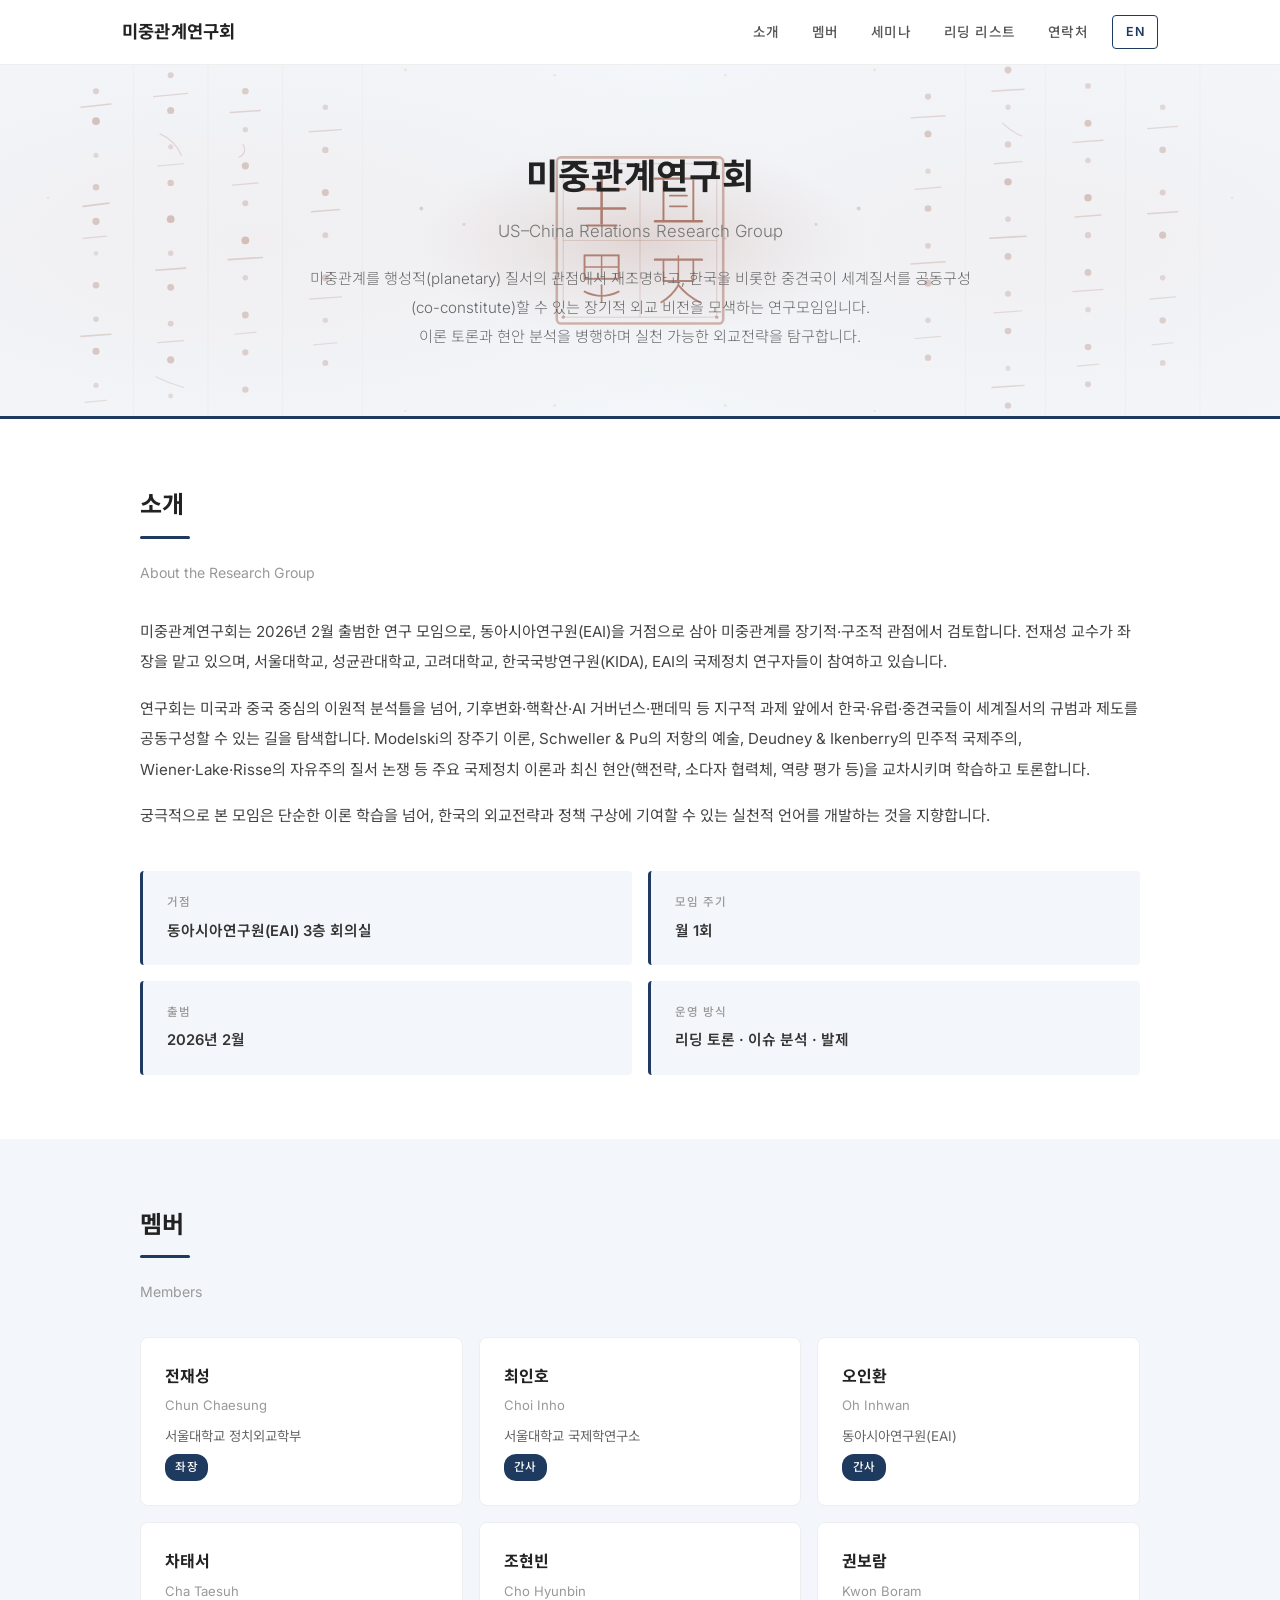
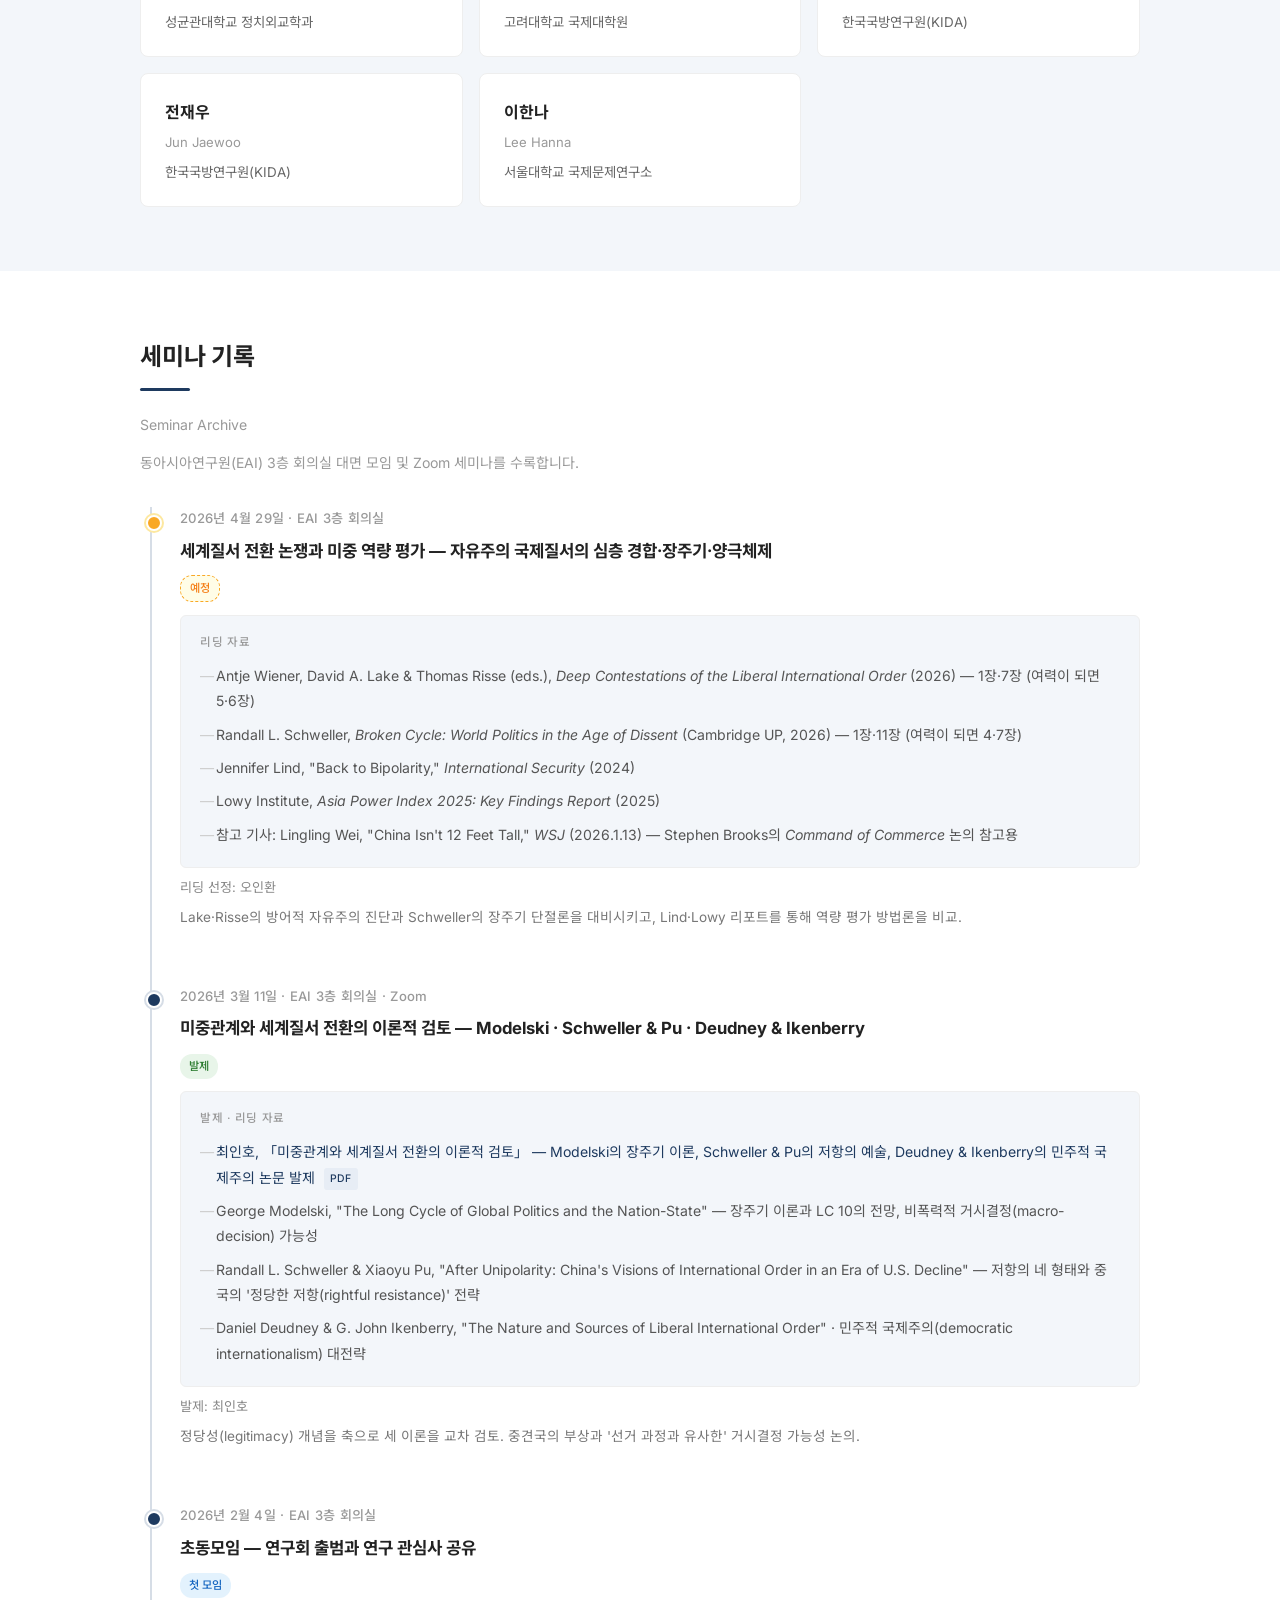
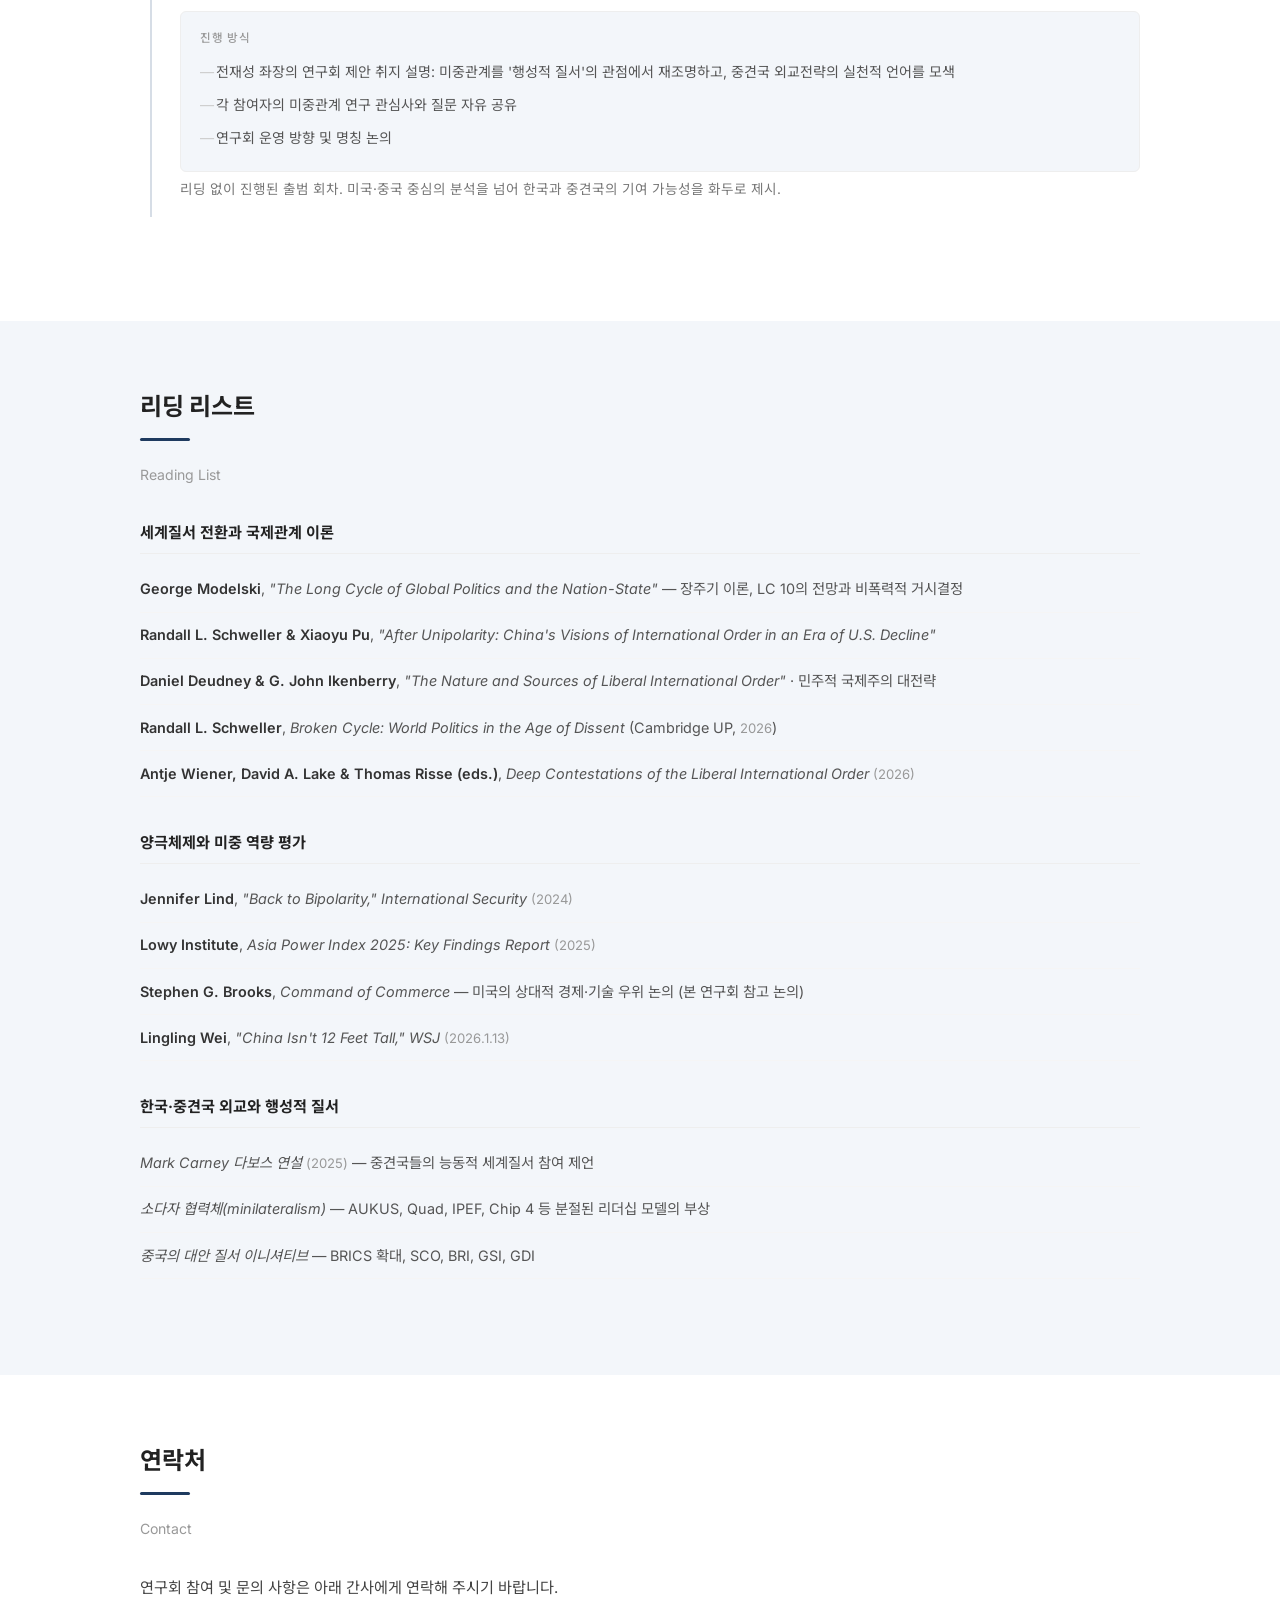
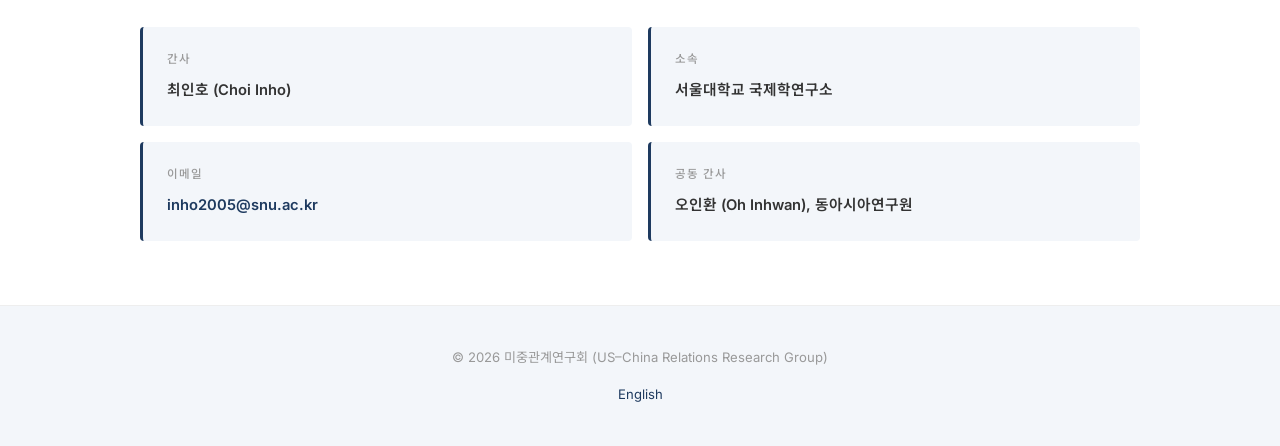
==== index.html @ fef0c6ec "미중관계연구회 홈페이지 초기 구축 - 국문 index.html, 영문 en.html, 스타일시트 style.css - 2026년 2월 출범 후 3회 세미나 기록 수록 (2/4 초동" ====
<!DOCTYPE html>
<html lang="ko">
<head>
  <meta charset="UTF-8">
  <meta name="viewport" content="width=device-width, initial-scale=1.0">
  <title>미중관계연구회 | US-China Relations Research Group</title>
  <link rel="stylesheet" href="style.css">
  <link href="https://fonts.googleapis.com/css2?family=Noto+Sans+KR:wght@300;400;500;700&family=Noto+Serif+KR:wght@400;500;700&family=Inter:wght@300;400;500;600;700&display=swap" rel="stylesheet">
</head>
<body>

<!-- HEADER -->
<header>
  <div class="header-inner">
    <div class="site-title"><a href="#top">미중관계연구회</a></div>
    <nav>
      <a href="#about">소개</a>
      <a href="#members">멤버</a>
      <a href="#seminars">세미나</a>
      <a href="#readings">리딩 리스트</a>
      <a href="#contact">연락처</a>
      <a href="en.html" class="lang-switch">EN</a>
    </nav>
  </div>
</header>

<!-- HERO -->
<div class="hero" id="top">
  <h1>미중관계연구회</h1>
  <p class="subtitle">US&ndash;China Relations Research Group</p>
  <p class="description">
    미중관계를 행성적(planetary) 질서의 관점에서 재조명하고, 한국을 비롯한 중견국이 세계질서를 공동구성(co-constitute)할 수 있는 장기적 외교 비전을 모색하는 연구모임입니다.<br>
    이론 토론과 현안 분석을 병행하며 실천 가능한 외교전략을 탐구합니다.
  </p>
</div>

<!-- ABOUT -->
<section id="about">
  <div class="container">
    <h2 class="section-title">소개</h2>
    <p class="section-subtitle">About the Research Group</p>
    <div class="about-text">
      <p>
        미중관계연구회는 2026년 2월 출범한 연구 모임으로, 동아시아연구원(EAI)을 거점으로 삼아 미중관계를 장기적·구조적 관점에서 검토합니다. 전재성 교수가 좌장을 맡고 있으며, 서울대학교, 성균관대학교, 고려대학교, 한국국방연구원(KIDA), EAI의 국제정치 연구자들이 참여하고 있습니다.
      </p>
      <p style="margin-top:1rem;">
        연구회는 미국과 중국 중심의 이원적 분석틀을 넘어, 기후변화·핵확산·AI 거버넌스·팬데믹 등 지구적 과제 앞에서 한국·유럽·중견국들이 세계질서의 규범과 제도를 공동구성할 수 있는 길을 탐색합니다. Modelski의 장주기 이론, Schweller &amp; Pu의 저항의 예술, Deudney &amp; Ikenberry의 민주적 국제주의, Wiener·Lake·Risse의 자유주의 질서 논쟁 등 주요 국제정치 이론과 최신 현안(핵전략, 소다자 협력체, 역량 평가 등)을 교차시키며 학습하고 토론합니다.
      </p>
      <p style="margin-top:1rem;">
        궁극적으로 본 모임은 단순한 이론 학습을 넘어, 한국의 외교전략과 정책 구상에 기여할 수 있는 실천적 언어를 개발하는 것을 지향합니다.
      </p>
    </div>
    <div class="about-info">
      <div class="info-card">
        <div class="label">거점</div>
        <div class="value">동아시아연구원(EAI) 3층 회의실</div>
      </div>
      <div class="info-card">
        <div class="label">모임 주기</div>
        <div class="value">월 1회</div>
      </div>
      <div class="info-card">
        <div class="label">출범</div>
        <div class="value">2026년 2월</div>
      </div>
      <div class="info-card">
        <div class="label">운영 방식</div>
        <div class="value">리딩 토론 · 이슈 분석 · 발제</div>
      </div>
    </div>
  </div>
</section>

<!-- MEMBERS -->
<section id="members">
  <div class="container">
    <h2 class="section-title">멤버</h2>
    <p class="section-subtitle">Members</p>
    <div class="members-grid">
      <div class="member-card">
        <div class="member-name">전재성</div>
        <div class="member-name-en">Chun Chaesung</div>
        <div class="member-affiliation">서울대학교 정치외교학부</div>
        <div class="member-role">좌장</div>
      </div>
      <div class="member-card">
        <div class="member-name">최인호</div>
        <div class="member-name-en">Choi Inho</div>
        <div class="member-affiliation">서울대학교 국제학연구소</div>
        <div class="member-role">간사</div>
      </div>
      <div class="member-card">
        <div class="member-name">오인환</div>
        <div class="member-name-en">Oh Inhwan</div>
        <div class="member-affiliation">동아시아연구원(EAI)</div>
        <div class="member-role">간사</div>
      </div>
      <div class="member-card">
        <div class="member-name">차태서</div>
        <div class="member-name-en">Cha Taesuh</div>
        <div class="member-affiliation">성균관대학교 정치외교학과</div>
      </div>
      <div class="member-card">
        <div class="member-name">조현빈</div>
        <div class="member-name-en">Cho Hyunbin</div>
        <div class="member-affiliation">고려대학교 국제대학원</div>
      </div>
      <div class="member-card">
        <div class="member-name">권보람</div>
        <div class="member-name-en">Kwon Boram</div>
        <div class="member-affiliation">한국국방연구원(KIDA)</div>
      </div>
      <div class="member-card">
        <div class="member-name">전재우</div>
        <div class="member-name-en">Jun Jaewoo</div>
        <div class="member-affiliation">한국국방연구원(KIDA)</div>
      </div>
      <div class="member-card">
        <div class="member-name">이한나</div>
        <div class="member-name-en">Lee Hanna</div>
        <div class="member-affiliation">서울대학교 국제문제연구소</div>
      </div>
    </div>
  </div>
</section>

<!-- SEMINARS -->
<section id="seminars">
  <div class="container">
    <h2 class="section-title">세미나 기록</h2>
    <p class="section-subtitle">Seminar Archive</p>

    <p class="section-subtitle" style="margin-top:-1.2rem; margin-bottom:2rem;">동아시아연구원(EAI) 3층 회의실 대면 모임 및 Zoom 세미나를 수록합니다.</p>

    <div class="timeline">

      <!-- 2026-04-29 -->
      <div class="timeline-item upcoming">
        <div class="timeline-date">2026년 4월 29일 · EAI 3층 회의실</div>
        <div class="timeline-title">세계질서 전환 논쟁과 미중 역량 평가 — 자유주의 국제질서의 심층 경합·장주기·양극체제</div>
        <span class="timeline-badge badge-upcoming">예정</span>
        <div class="timeline-reading">
          <div class="reading-label">리딩 자료</div>
          <ul>
            <li>Antje Wiener, David A. Lake &amp; Thomas Risse (eds.), <em>Deep Contestations of the Liberal International Order</em> (2026) — 1장·7장 (여력이 되면 5·6장)</li>
            <li>Randall L. Schweller, <em>Broken Cycle: World Politics in the Age of Dissent</em> (Cambridge UP, 2026) — 1장·11장 (여력이 되면 4·7장)</li>
            <li>Jennifer Lind, "Back to Bipolarity," <em>International Security</em> (2024)</li>
            <li>Lowy Institute, <em>Asia Power Index 2025: Key Findings Report</em> (2025)</li>
            <li>참고 기사: Lingling Wei, "China Isn't 12 Feet Tall," <em>WSJ</em> (2026.1.13) — Stephen Brooks의 <em>Command of Commerce</em> 논의 참고용</li>
          </ul>
        </div>
        <div class="timeline-presenter">리딩 선정: 오인환</div>
        <div class="timeline-summary">Lake·Risse의 방어적 자유주의 진단과 Schweller의 장주기 단절론을 대비시키고, Lind·Lowy 리포트를 통해 역량 평가 방법론을 비교.</div>
      </div>

      <!-- 2026-03-11 -->
      <div class="timeline-item">
        <div class="timeline-date">2026년 3월 11일 · EAI 3층 회의실 · Zoom</div>
        <div class="timeline-title">미중관계와 세계질서 전환의 이론적 검토 — Modelski · Schweller &amp; Pu · Deudney &amp; Ikenberry</div>
        <span class="timeline-badge badge-lecture">발제</span>
        <div class="timeline-reading">
          <div class="reading-label">발제 · 리딩 자료</div>
          <ul>
            <li><a href="docs/2026-03-11_presentation.pdf" target="_blank" rel="noopener">최인호, 「미중관계와 세계질서 전환의 이론적 검토」 — Modelski의 장주기 이론, Schweller &amp; Pu의 저항의 예술, Deudney &amp; Ikenberry의 민주적 국제주의 논문 발제</a> <span class="file-icon">PDF</span></li>
            <li>George Modelski, "The Long Cycle of Global Politics and the Nation-State" — 장주기 이론과 LC 10의 전망, 비폭력적 거시결정(macro-decision) 가능성</li>
            <li>Randall L. Schweller &amp; Xiaoyu Pu, "After Unipolarity: China's Visions of International Order in an Era of U.S. Decline" — 저항의 네 형태와 중국의 '정당한 저항(rightful resistance)' 전략</li>
            <li>Daniel Deudney &amp; G. John Ikenberry, "The Nature and Sources of Liberal International Order" · 민주적 국제주의(democratic internationalism) 대전략</li>
          </ul>
        </div>
        <div class="timeline-presenter">발제: 최인호</div>
        <div class="timeline-summary">정당성(legitimacy) 개념을 축으로 세 이론을 교차 검토. 중견국의 부상과 '선거 과정과 유사한' 거시결정 가능성 논의.</div>
      </div>

      <!-- 2026-02-04 -->
      <div class="timeline-item">
        <div class="timeline-date">2026년 2월 4일 · EAI 3층 회의실</div>
        <div class="timeline-title">초동모임 — 연구회 출범과 연구 관심사 공유</div>
        <span class="timeline-badge badge-inaugural">첫 모임</span>
        <div class="timeline-reading">
          <div class="reading-label">진행 방식</div>
          <ul>
            <li>전재성 좌장의 연구회 제안 취지 설명: 미중관계를 '행성적 질서'의 관점에서 재조명하고, 중견국 외교전략의 실천적 언어를 모색</li>
            <li>각 참여자의 미중관계 연구 관심사와 질문 자유 공유</li>
            <li>연구회 운영 방향 및 명칭 논의</li>
          </ul>
        </div>
        <div class="timeline-summary">리딩 없이 진행된 출범 회차. 미국·중국 중심의 분석을 넘어 한국과 중견국의 기여 가능성을 화두로 제시.</div>
      </div>

    </div><!-- /timeline -->
  </div>
</section>

<!-- READING LIST -->
<section id="readings">
  <div class="container">
    <h2 class="section-title">리딩 리스트</h2>
    <p class="section-subtitle">Reading List</p>

    <div class="reading-category">
      <h3>세계질서 전환과 국제관계 이론</h3>
      <ul class="reading-list">
        <li><span class="author">George Modelski</span>, <span class="title">"The Long Cycle of Global Politics and the Nation-State"</span> — 장주기 이론, LC 10의 전망과 비폭력적 거시결정</li>
        <li><span class="author">Randall L. Schweller &amp; Xiaoyu Pu</span>, <span class="title">"After Unipolarity: China's Visions of International Order in an Era of U.S. Decline"</span></li>
        <li><span class="author">Daniel Deudney &amp; G. John Ikenberry</span>, <span class="title">"The Nature and Sources of Liberal International Order"</span> &middot; 민주적 국제주의 대전략</li>
        <li><span class="author">Randall L. Schweller</span>, <span class="title">Broken Cycle: World Politics in the Age of Dissent</span> (Cambridge UP, <span class="year">2026</span>)</li>
        <li><span class="author">Antje Wiener, David A. Lake &amp; Thomas Risse (eds.)</span>, <span class="title">Deep Contestations of the Liberal International Order</span> <span class="year">(2026)</span></li>
      </ul>
    </div>

    <div class="reading-category">
      <h3>양극체제와 미중 역량 평가</h3>
      <ul class="reading-list">
        <li><span class="author">Jennifer Lind</span>, <span class="title">"Back to Bipolarity,"</span> <em>International Security</em> <span class="year">(2024)</span></li>
        <li><span class="author">Lowy Institute</span>, <span class="title">Asia Power Index 2025: Key Findings Report</span> <span class="year">(2025)</span></li>
        <li><span class="author">Stephen G. Brooks</span>, <span class="title">Command of Commerce</span> — 미국의 상대적 경제·기술 우위 논의 (본 연구회 참고 논의)</li>
        <li><span class="author">Lingling Wei</span>, <span class="title">"China Isn't 12 Feet Tall,"</span> <em>WSJ</em> <span class="year">(2026.1.13)</span></li>
      </ul>
    </div>

    <div class="reading-category">
      <h3>한국·중견국 외교와 행성적 질서</h3>
      <ul class="reading-list">
        <li><span class="title">Mark Carney 다보스 연설</span> <span class="year">(2025)</span> — 중견국들의 능동적 세계질서 참여 제언</li>
        <li><span class="title">소다자 협력체(minilateralism)</span> — AUKUS, Quad, IPEF, Chip 4 등 분절된 리더십 모델의 부상</li>
        <li><span class="title">중국의 대안 질서 이니셔티브</span> — BRICS 확대, SCO, BRI, GSI, GDI</li>
      </ul>
    </div>
  </div>
</section>

<!-- CONTACT -->
<section id="contact">
  <div class="container">
    <h2 class="section-title">연락처</h2>
    <p class="section-subtitle">Contact</p>
    <div class="about-text">
      <p>
        연구회 참여 및 문의 사항은 아래 간사에게 연락해 주시기 바랍니다.
      </p>
      <div class="about-info" style="margin-top:1.5rem;">
        <div class="info-card">
          <div class="label">간사</div>
          <div class="value">최인호 (Choi Inho)</div>
        </div>
        <div class="info-card">
          <div class="label">소속</div>
          <div class="value">서울대학교 국제학연구소</div>
        </div>
        <div class="info-card">
          <div class="label">이메일</div>
          <div class="value"><a href="mailto:inho2005@snu.ac.kr">inho2005@snu.ac.kr</a></div>
        </div>
        <div class="info-card">
          <div class="label">공동 간사</div>
          <div class="value">오인환 (Oh Inhwan), 동아시아연구원</div>
        </div>
      </div>
    </div>
  </div>
</section>

<!-- FOOTER -->
<footer>
  <p>&copy; 2026 미중관계연구회 (US&ndash;China Relations Research Group)</p>
  <p style="margin-top:0.8rem;"><a href="en.html">English</a></p>
</footer>

</body>
</html>
---- style.css ----
/* ===== RESET & BASE ===== */
* { margin: 0; padding: 0; box-sizing: border-box; }
html { scroll-behavior: smooth; }
body {
  font-family: 'Inter', 'Noto Sans KR', -apple-system, BlinkMacSystemFont, 'Segoe UI', sans-serif;
  color: #333;
  background: #fff;
  line-height: 1.8;
  font-weight: 400;
}

/* ===== HEADER ===== */
header {
  background: #fff;
  color: #333;
  padding: 0;
  position: sticky;
  top: 0;
  z-index: 100;
  border-bottom: 1px solid #eee;
}
.header-inner {
  max-width: 1100px;
  margin: 0 auto;
  display: flex;
  justify-content: space-between;
  align-items: center;
  padding: 0 2rem;
}
.site-title {
  font-size: 1.1rem;
  font-weight: 700;
  letter-spacing: 0.01em;
  padding: 1rem 0;
}
.site-title a { color: #222; text-decoration: none; }
nav { display: flex; align-items: center; gap: 0; }
nav a {
  color: #555;
  text-decoration: none;
  padding: 1rem 1rem;
  font-size: 0.85rem;
  font-weight: 500;
  text-transform: uppercase;
  letter-spacing: 0.04em;
  transition: color 0.2s;
}
nav a:hover, nav a.active { color: #1e3a5f; }
.lang-switch {
  display: inline-block;
  margin-left: 0.5rem;
  padding: 0.3rem 0.8rem;
  border: 1.5px solid #1e3a5f;
  border-radius: 4px;
  color: #1e3a5f;
  text-decoration: none;
  font-size: 0.78rem;
  font-weight: 600;
  letter-spacing: 0.04em;
  transition: all 0.2s;
}
.lang-switch:hover { background: #1e3a5f; color: #fff; }

/* ===== HERO ===== */
.hero {
  background: #f3f6fa url('hero-bg.svg') center center / cover no-repeat;
  color: #333;
  text-align: center;
  padding: 5rem 2rem 4rem;
  border-bottom: 3px solid #1e3a5f;
  position: relative;
}
.hero h1 {
  font-size: 2.2rem;
  font-weight: 700;
  margin-bottom: 0.5rem;
  letter-spacing: 0.02em;
  color: #222;
}
.hero .subtitle {
  font-size: 1.05rem;
  color: #777;
  font-weight: 300;
  margin-bottom: 1.2rem;
}
.hero .description {
  max-width: 680px;
  margin: 0 auto;
  font-size: 0.95rem;
  line-height: 1.9;
  color: #666;
  font-weight: 300;
}

/* ===== SECTIONS ===== */
section { padding: 4rem 2rem; }
.container { max-width: 1000px; margin: 0 auto; }
section:nth-child(even) { background: #f3f6fa; }
.section-title {
  font-size: 1.5rem;
  font-weight: 700;
  color: #222;
  margin-bottom: 0.3rem;
  padding-bottom: 0.8rem;
  border-bottom: none;
  position: relative;
}
.section-title::after {
  content: '';
  display: block;
  width: 50px;
  height: 3px;
  background: #1e3a5f;
  margin-top: 0.6rem;
  border-radius: 2px;
}
.section-subtitle {
  font-size: 0.88rem;
  color: #999;
  margin-bottom: 2rem;
  font-weight: 400;
  margin-top: 0.5rem;
}

/* ===== ABOUT ===== */
.about-text {
  font-size: 0.95rem;
  line-height: 2;
  color: #444;
}
.about-info {
  margin-top: 2.5rem;
  display: grid;
  grid-template-columns: 1fr 1fr;
  gap: 1rem;
}
.info-card {
  background: #f3f6fa;
  padding: 1.3rem 1.5rem;
  border-left: 3px solid #1e3a5f;
  border-radius: 4px;
}
.info-card .label {
  font-size: 0.72rem;
  color: #999;
  text-transform: uppercase;
  letter-spacing: 0.08em;
  margin-bottom: 0.3rem;
  font-weight: 500;
}
.info-card .value { font-size: 0.92rem; font-weight: 600; color: #333; }
.info-card .value a { color: #1e3a5f; text-decoration: none; }
.info-card .value a:hover { text-decoration: underline; }

/* ===== MEMBERS ===== */
.members-grid {
  display: grid;
  grid-template-columns: repeat(auto-fill, minmax(280px, 1fr));
  gap: 1rem;
}
.member-card {
  background: #fff;
  padding: 1.5rem;
  border-radius: 8px;
  border: 1px solid #eee;
  transition: box-shadow 0.2s, transform 0.2s;
}
.member-card:hover {
  box-shadow: 0 4px 16px rgba(0,0,0,0.06);
  transform: translateY(-2px);
}
.member-name {
  font-size: 1rem;
  font-weight: 700;
  color: #222;
  margin-bottom: 0.25rem;
}
.member-name-en {
  font-size: 0.82rem;
  color: #999;
  margin-bottom: 0.5rem;
  font-weight: 400;
}
.member-affiliation {
  font-size: 0.84rem;
  color: #666;
  line-height: 1.5;
}
.member-role {
  display: inline-block;
  margin-top: 0.5rem;
  font-size: 0.72rem;
  background: #1e3a5f;
  color: #fff;
  padding: 0.2rem 0.65rem;
  border-radius: 12px;
  font-weight: 500;
  letter-spacing: 0.02em;
}
.member-note {
  font-size: 0.78rem;
  color: #aaa;
  margin-top: 0.4rem;
}

/* ===== SEMINAR TIMELINE ===== */
.timeline { position: relative; padding-left: 2.5rem; }
.timeline::before {
  content: '';
  position: absolute;
  left: 0.6rem;
  top: 0;
  bottom: 0;
  width: 2px;
  background: #d6dde6;
}
.timeline-item {
  position: relative;
  margin-bottom: 2.5rem;
  padding-bottom: 1rem;
}
.timeline-item::before {
  content: '';
  position: absolute;
  left: -2.15rem;
  top: 0.45rem;
  width: 12px;
  height: 12px;
  border-radius: 50%;
  background: #1e3a5f;
  border: 2px solid #fff;
  box-shadow: 0 0 0 2px #d6dde6;
}
.timeline-item.upcoming::before { background: #f9a825; box-shadow: 0 0 0 2px #fde8a0; }
.timeline-date {
  font-size: 0.82rem;
  color: #999;
  font-weight: 500;
  margin-bottom: 0.3rem;
  letter-spacing: 0.02em;
}
.timeline-title {
  font-size: 1.05rem;
  font-weight: 700;
  color: #222;
  margin-bottom: 0.4rem;
}
.timeline-badge {
  display: inline-block;
  font-size: 0.7rem;
  padding: 0.15rem 0.55rem;
  border-radius: 12px;
  margin-right: 0.4rem;
  margin-bottom: 0.3rem;
  font-weight: 500;
}
.badge-inaugural { background: #e3f2fd; color: #1565c0; }
.badge-lecture { background: #e8f5e9; color: #2e7d32; }
.badge-workshop { background: #fff3e0; color: #e65100; }
.badge-discussion { background: #f3e5f5; color: #7b1fa2; }
.badge-upcoming { background: #fffde7; color: #f57f17; border: 1px dashed #f9a825; }
.timeline-reading {
  background: #f3f6fa;
  border: 1px solid #eee;
  border-radius: 6px;
  padding: 1rem 1.2rem;
  margin-top: 0.5rem;
  font-size: 0.88rem;
}
.timeline-reading .reading-label {
  font-size: 0.72rem;
  color: #999;
  text-transform: uppercase;
  letter-spacing: 0.06em;
  margin-bottom: 0.4rem;
  font-weight: 500;
}
.timeline-reading ul {
  list-style: none;
  padding: 0;
}
.timeline-reading li {
  padding: 0.25rem 0;
  padding-left: 1rem;
  position: relative;
  color: #555;
}
.timeline-reading li::before {
  content: '\2014';
  position: absolute;
  left: 0;
  color: #ccc;
}
.timeline-reading a {
  color: #1e3a5f;
  text-decoration: none;
  transition: color 0.2s;
}
.timeline-reading a:hover { color: #152b47; text-decoration: underline; }
.timeline-presenter {
  font-size: 0.82rem;
  color: #888;
  margin-top: 0.5rem;
}
.timeline-summary {
  font-size: 0.85rem;
  color: #777;
  margin-top: 0.4rem;
  line-height: 1.7;
}
.file-icon {
  display: inline-block;
  font-size: 0.65rem;
  background: #e7edf5;
  color: #1e3a5f;
  padding: 0.1rem 0.4rem;
  border-radius: 3px;
  margin-left: 0.3rem;
  vertical-align: middle;
  font-weight: 500;
}

/* ===== READING LIST ===== */
.reading-category {
  margin-bottom: 2rem;
}
.reading-category h3 {
  font-size: 0.95rem;
  color: #222;
  font-weight: 700;
  margin-bottom: 0.8rem;
  padding-bottom: 0.4rem;
  border-bottom: 1px solid #eee;
}
.reading-list {
  list-style: none;
  padding: 0;
}
.reading-list li {
  padding: 0.6rem 0;
  border-bottom: 1px solid #f5f5f5;
  font-size: 0.9rem;
  color: #555;
}
.reading-list .author { font-weight: 600; color: #333; }
.reading-list .title { font-style: italic; }
.reading-list .year { color: #999; font-size: 0.82rem; }
.reading-list a {
  color: #1e3a5f;
  text-decoration: none;
  transition: color 0.2s;
}
.reading-list a:hover { color: #152b47; text-decoration: underline; }

/* ===== CONTACT ===== */
#contact a { color: #1e3a5f; text-decoration: none; }
#contact a:hover { text-decoration: underline; }

/* ===== FOOTER ===== */
footer {
  background: #f3f6fa;
  color: #999;
  text-align: center;
  padding: 2.5rem 2rem;
  font-size: 0.82rem;
  line-height: 1.8;
  border-top: 1px solid #eee;
}
footer a { color: #1e3a5f; text-decoration: none; }
footer a:hover { color: #152b47; }

/* ===== RESPONSIVE ===== */
@media (max-width: 768px) {
  .header-inner { flex-direction: column; padding: 0.8rem 1rem; gap: 0.5rem; }
  nav { flex-wrap: wrap; justify-content: center; }
  nav a { padding: 0.5rem 0.7rem; font-size: 0.78rem; }
  .hero { padding: 3rem 1.5rem 2.5rem; }
  .hero h1 { font-size: 1.5rem; }
  .about-info { grid-template-columns: 1fr; }
  .members-grid { grid-template-columns: 1fr; }
  section { padding: 2.5rem 1.2rem; }
  .timeline { padding-left: 2rem; }
}
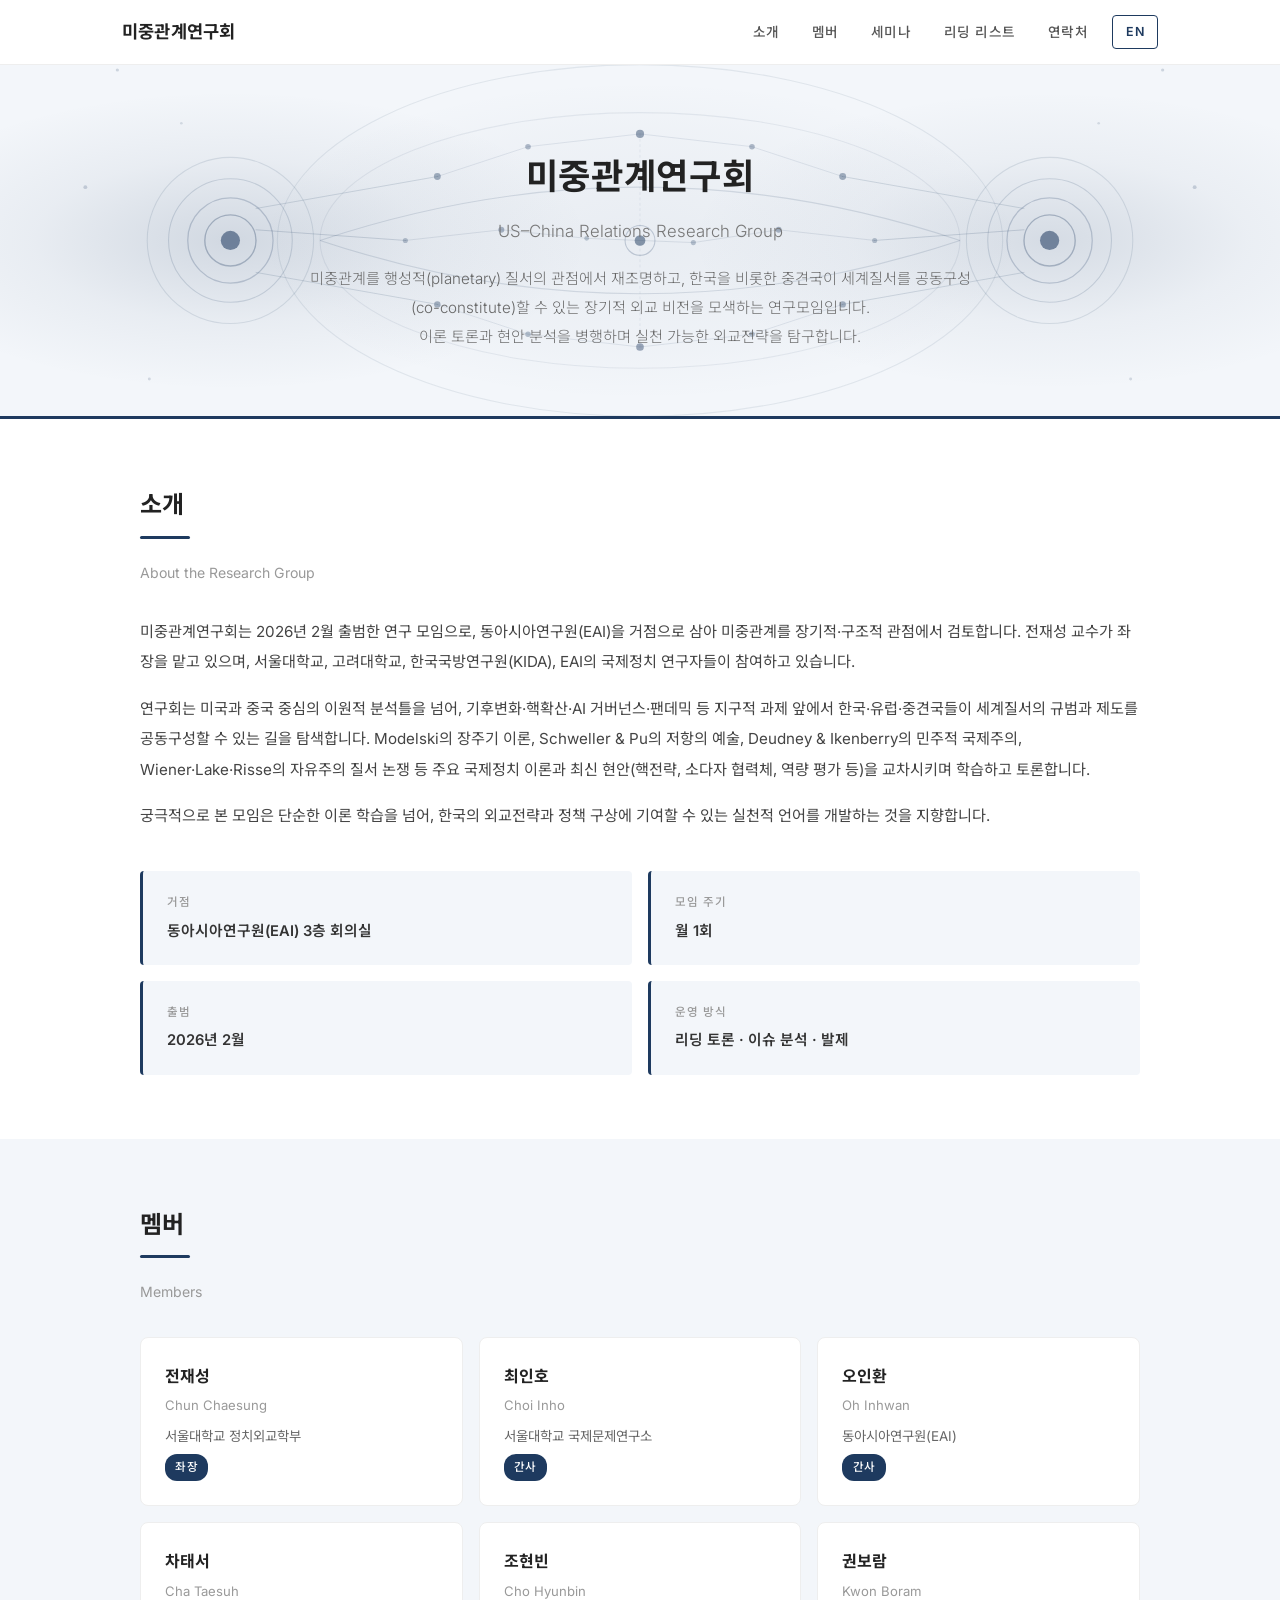
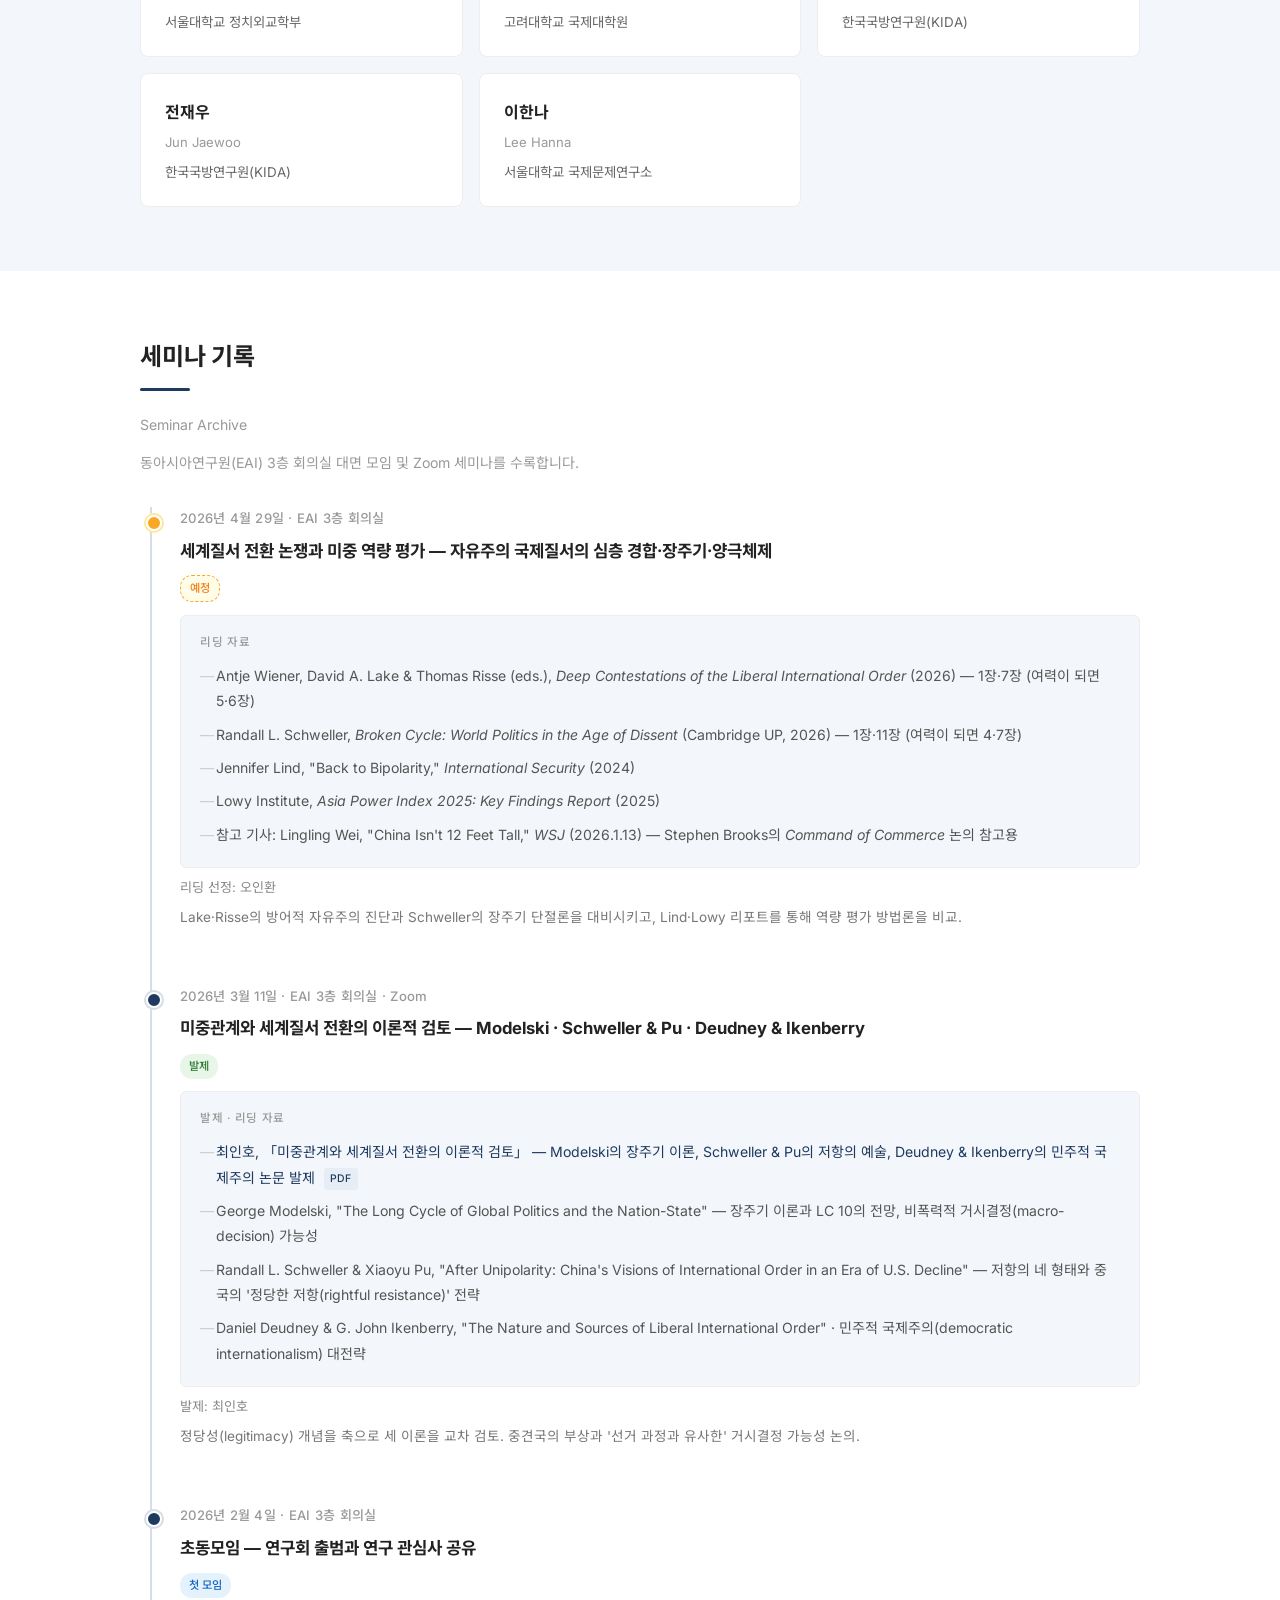
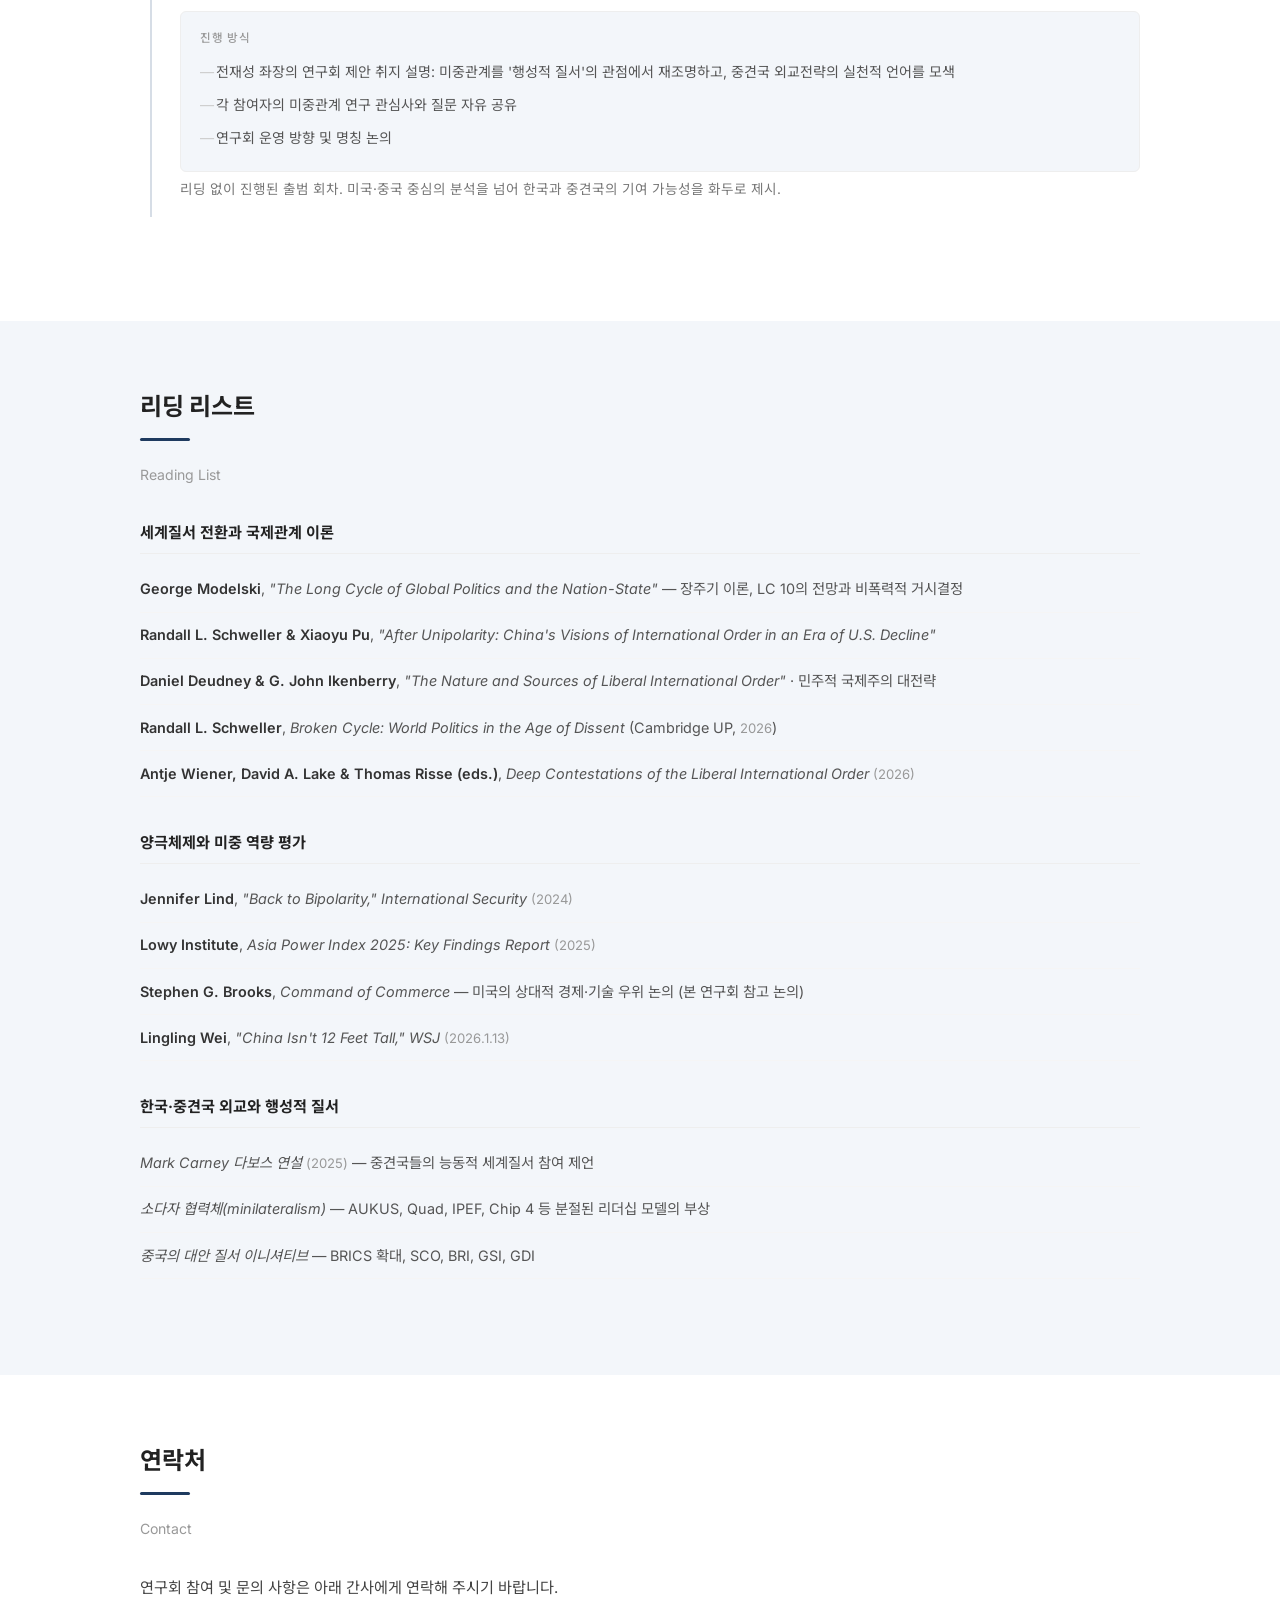
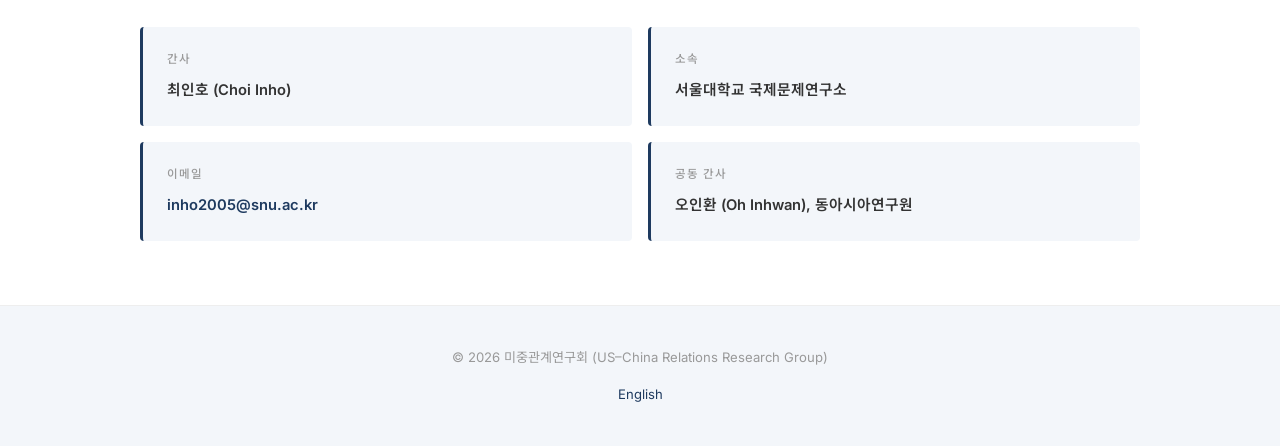
==== commit 1e63d8dc: "멤버 소속 수정: 최인호 → 서울대 국제문제연구소, 차태서 → 서울대 정치외교학부" ====
--- a/index.html
+++ b/index.html
@@ -41,7 +41,7 @@
     <p class="section-subtitle">About the Research Group</p>
     <div class="about-text">
       <p>
-        미중관계연구회는 2026년 2월 출범한 연구 모임으로, 동아시아연구원(EAI)을 거점으로 삼아 미중관계를 장기적·구조적 관점에서 검토합니다. 전재성 교수가 좌장을 맡고 있으며, 서울대학교, 성균관대학교, 고려대학교, 한국국방연구원(KIDA), EAI의 국제정치 연구자들이 참여하고 있습니다.
+        미중관계연구회는 2026년 2월 출범한 연구 모임으로, 동아시아연구원(EAI)을 거점으로 삼아 미중관계를 장기적·구조적 관점에서 검토합니다. 전재성 교수가 좌장을 맡고 있으며, 서울대학교, 고려대학교, 한국국방연구원(KIDA), EAI의 국제정치 연구자들이 참여하고 있습니다.
       </p>
       <p style="margin-top:1rem;">
         연구회는 미국과 중국 중심의 이원적 분석틀을 넘어, 기후변화·핵확산·AI 거버넌스·팬데믹 등 지구적 과제 앞에서 한국·유럽·중견국들이 세계질서의 규범과 제도를 공동구성할 수 있는 길을 탐색합니다. Modelski의 장주기 이론, Schweller &amp; Pu의 저항의 예술, Deudney &amp; Ikenberry의 민주적 국제주의, Wiener·Lake·Risse의 자유주의 질서 논쟁 등 주요 국제정치 이론과 최신 현안(핵전략, 소다자 협력체, 역량 평가 등)을 교차시키며 학습하고 토론합니다.
@@ -86,7 +86,7 @@
       <div class="member-card">
         <div class="member-name">최인호</div>
         <div class="member-name-en">Choi Inho</div>
-        <div class="member-affiliation">서울대학교 국제학연구소</div>
+        <div class="member-affiliation">서울대학교 국제문제연구소</div>
         <div class="member-role">간사</div>
       </div>
       <div class="member-card">
@@ -98,7 +98,7 @@
       <div class="member-card">
         <div class="member-name">차태서</div>
         <div class="member-name-en">Cha Taesuh</div>
-        <div class="member-affiliation">성균관대학교 정치외교학과</div>
+        <div class="member-affiliation">서울대학교 정치외교학부</div>
       </div>
       <div class="member-card">
         <div class="member-name">조현빈</div>
@@ -245,7 +245,7 @@
         </div>
         <div class="info-card">
           <div class="label">소속</div>
-          <div class="value">서울대학교 국제학연구소</div>
+          <div class="value">서울대학교 국제문제연구소</div>
         </div>
         <div class="info-card">
           <div class="label">이메일</div>
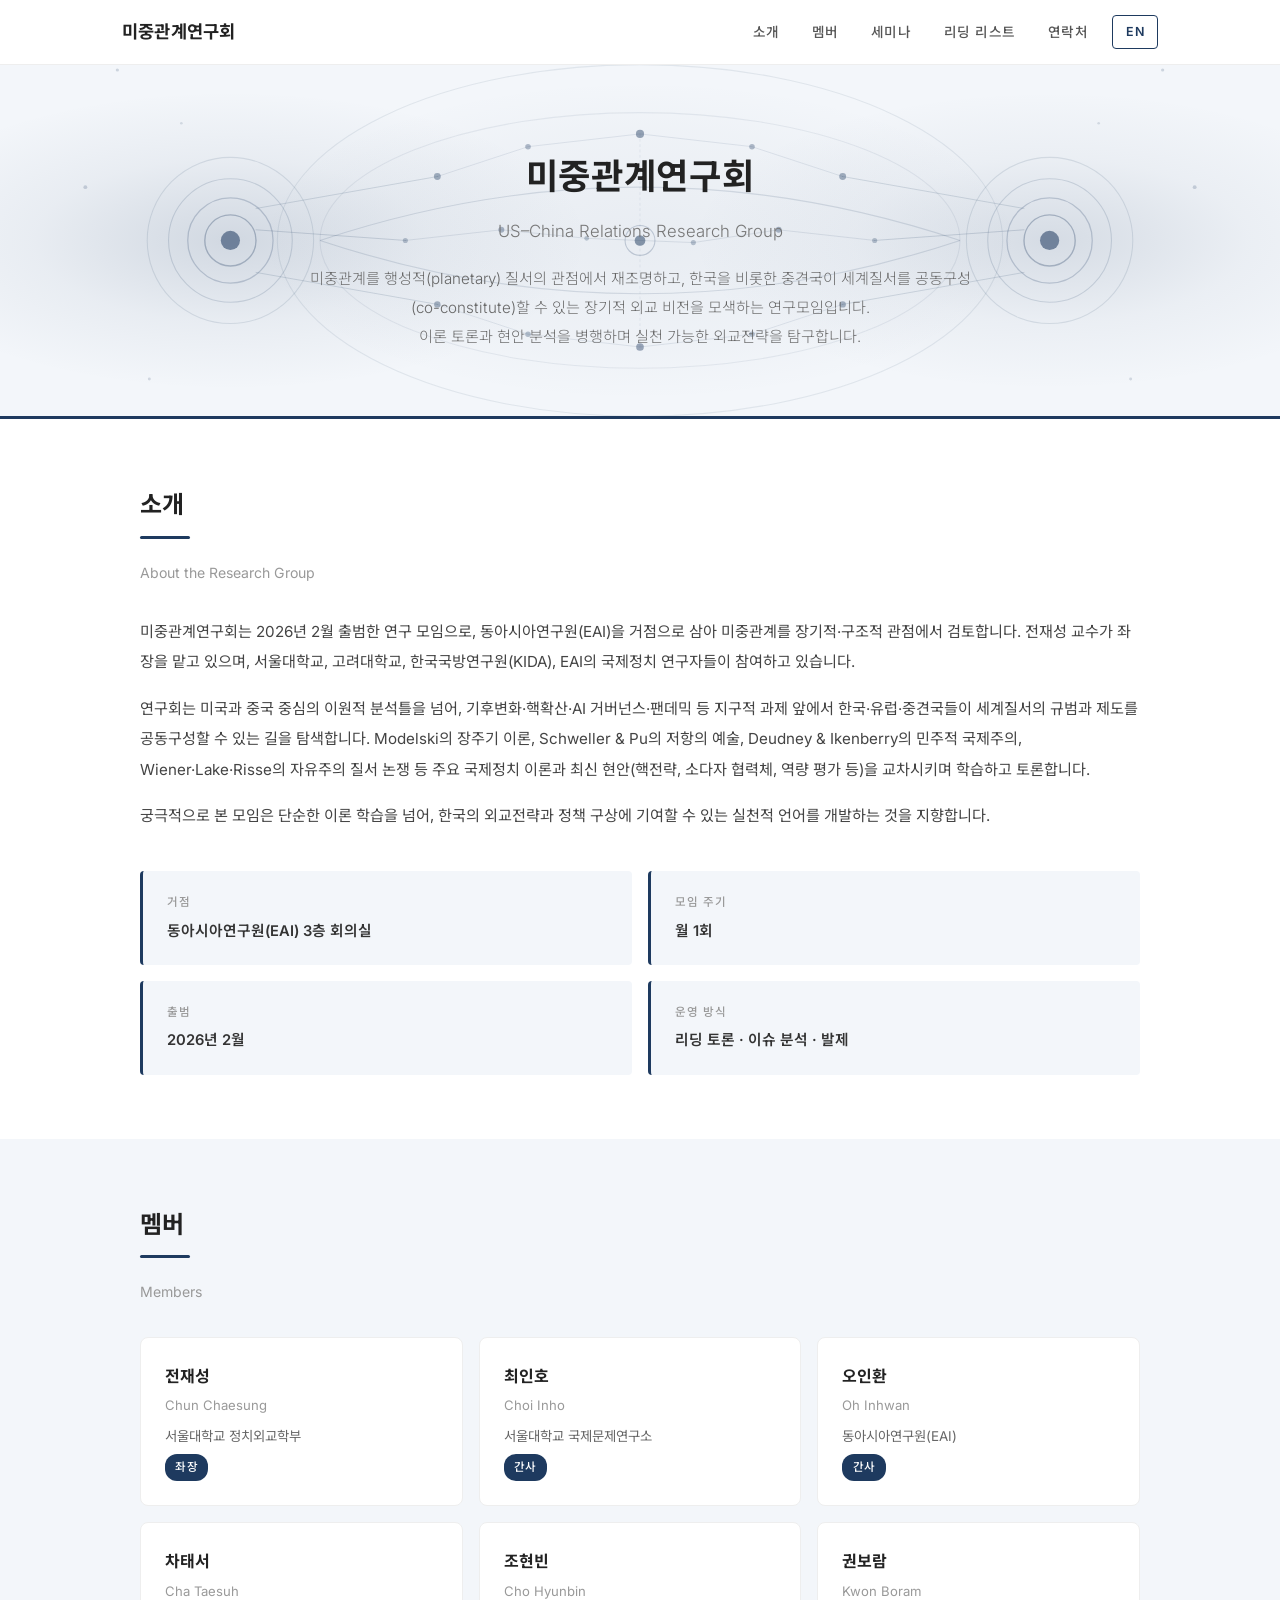
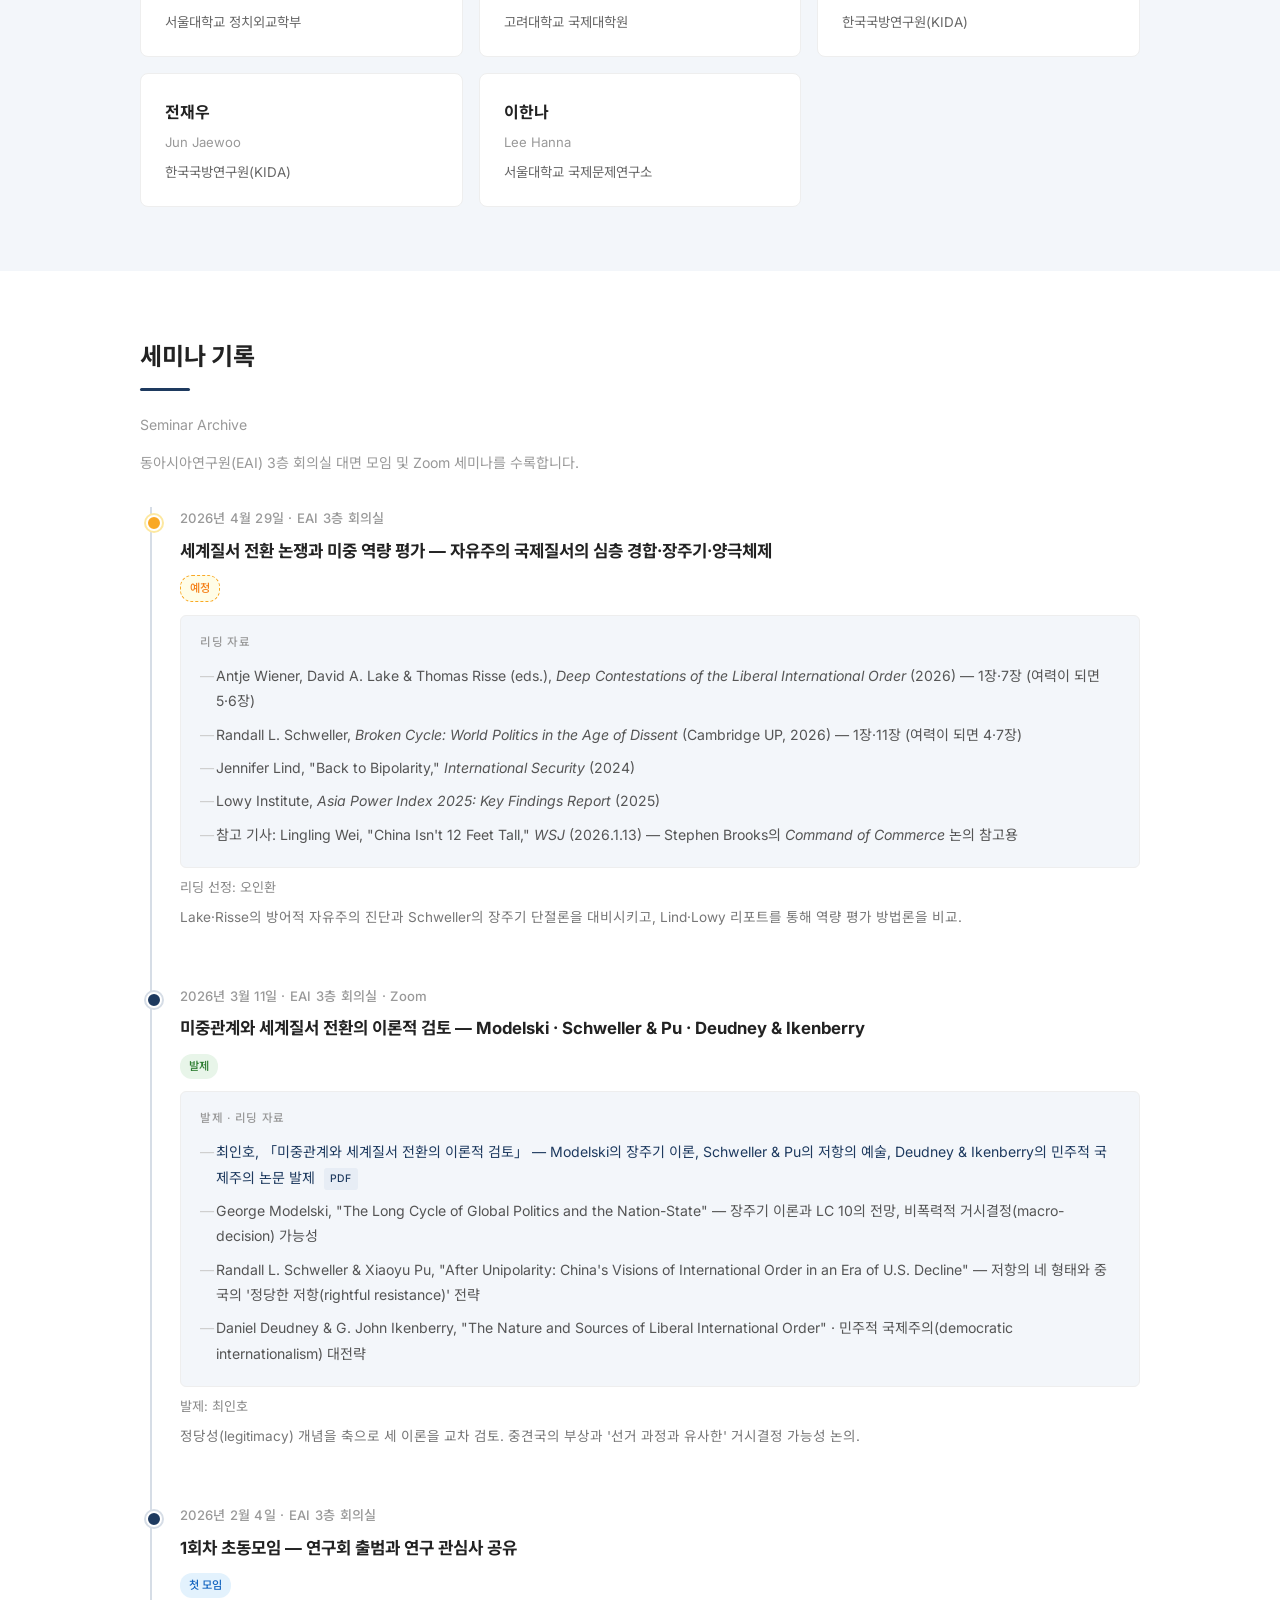
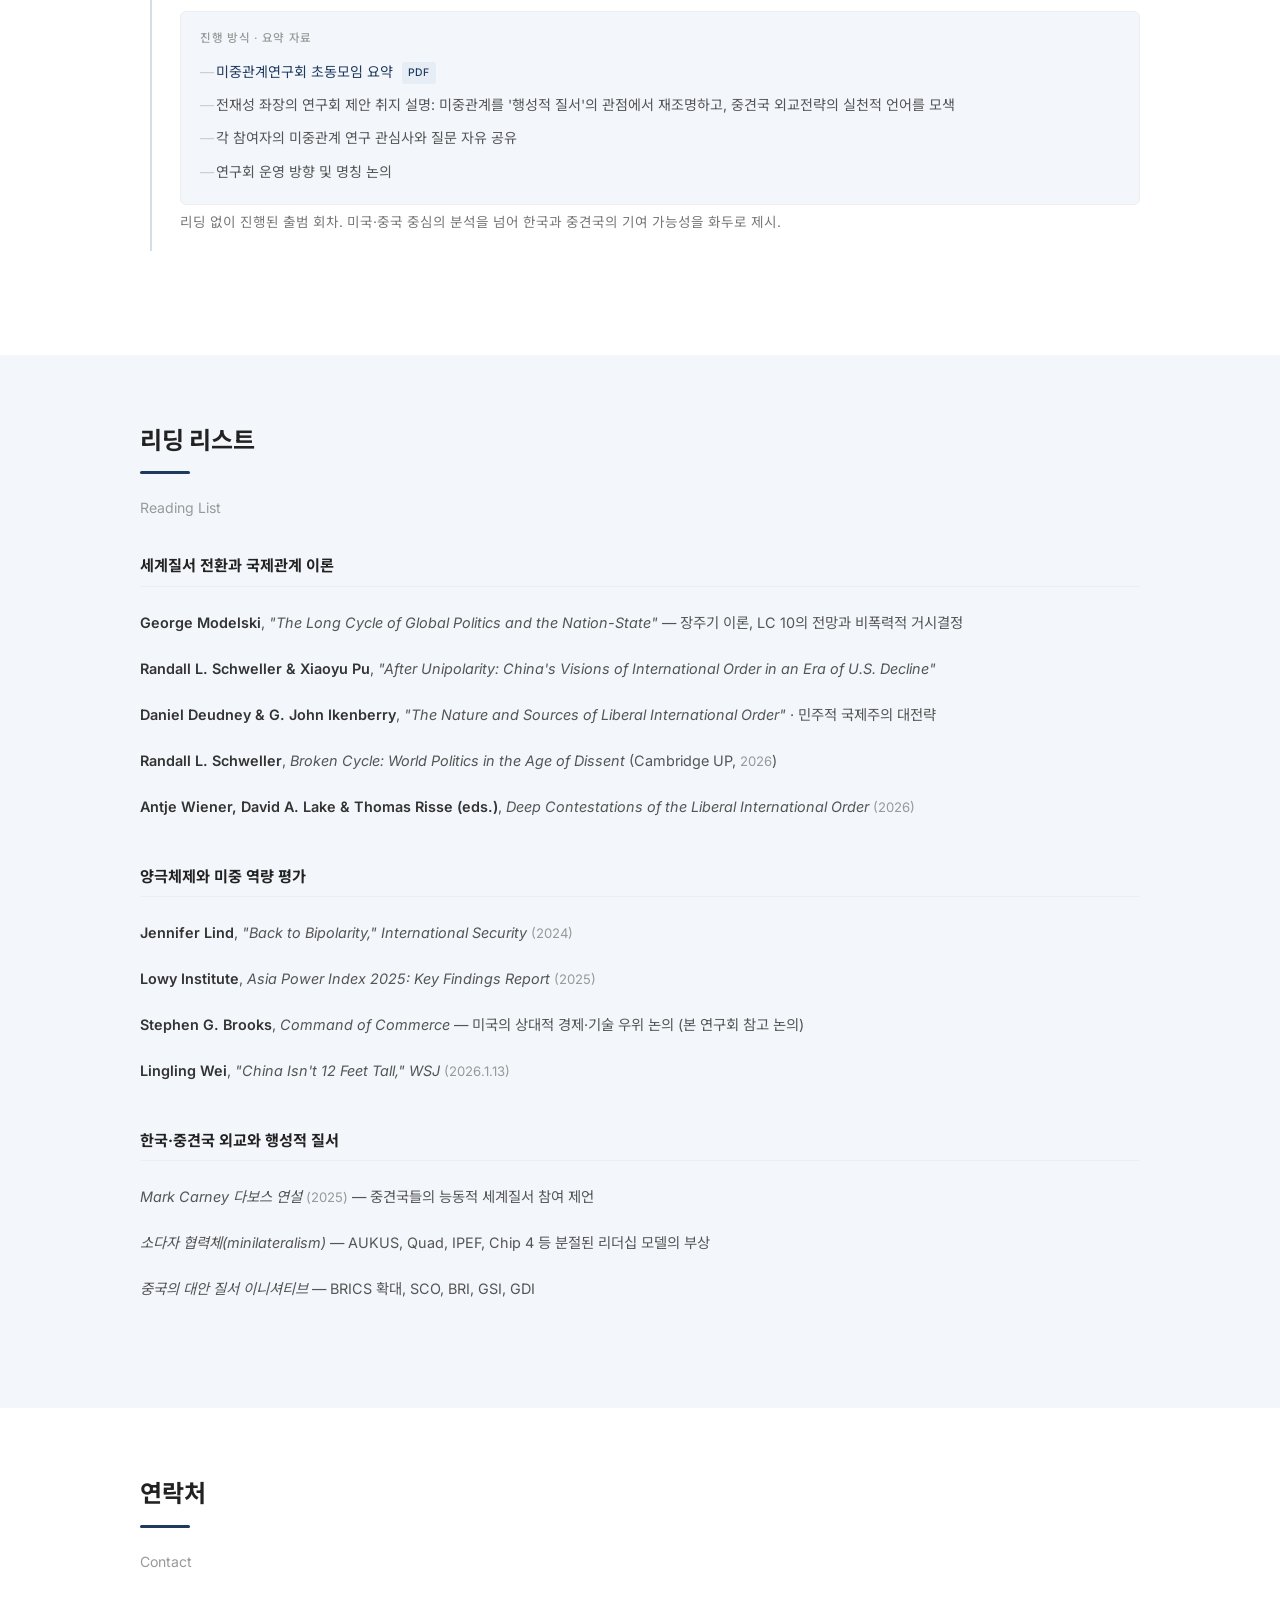
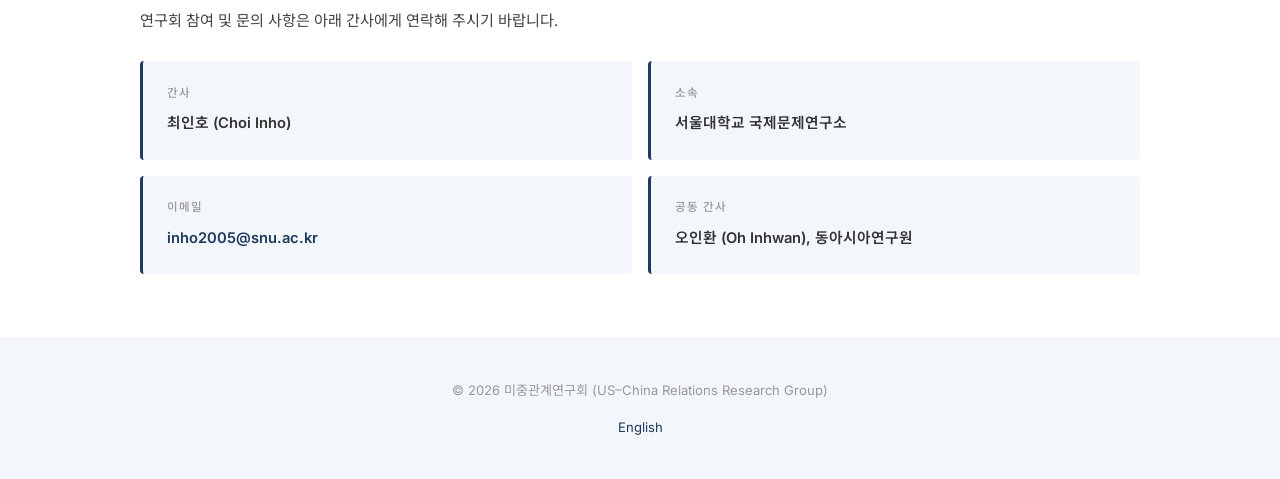
==== commit e22c6263: "1회차 초동모임 요약 PDF 추가 및 세션 링크" ====
--- a/index.html
+++ b/index.html
@@ -174,11 +174,12 @@
       <!-- 2026-02-04 -->
       <div class="timeline-item">
         <div class="timeline-date">2026년 2월 4일 · EAI 3층 회의실</div>
-        <div class="timeline-title">초동모임 — 연구회 출범과 연구 관심사 공유</div>
+        <div class="timeline-title">1회차 초동모임 — 연구회 출범과 연구 관심사 공유</div>
         <span class="timeline-badge badge-inaugural">첫 모임</span>
         <div class="timeline-reading">
-          <div class="reading-label">진행 방식</div>
+          <div class="reading-label">진행 방식 · 요약 자료</div>
           <ul>
+            <li><a href="docs/2026-02-04_inaugural_summary.pdf" target="_blank" rel="noopener">미중관계연구회 초동모임 요약</a> <span class="file-icon">PDF</span></li>
             <li>전재성 좌장의 연구회 제안 취지 설명: 미중관계를 '행성적 질서'의 관점에서 재조명하고, 중견국 외교전략의 실천적 언어를 모색</li>
             <li>각 참여자의 미중관계 연구 관심사와 질문 자유 공유</li>
             <li>연구회 운영 방향 및 명칭 논의</li>
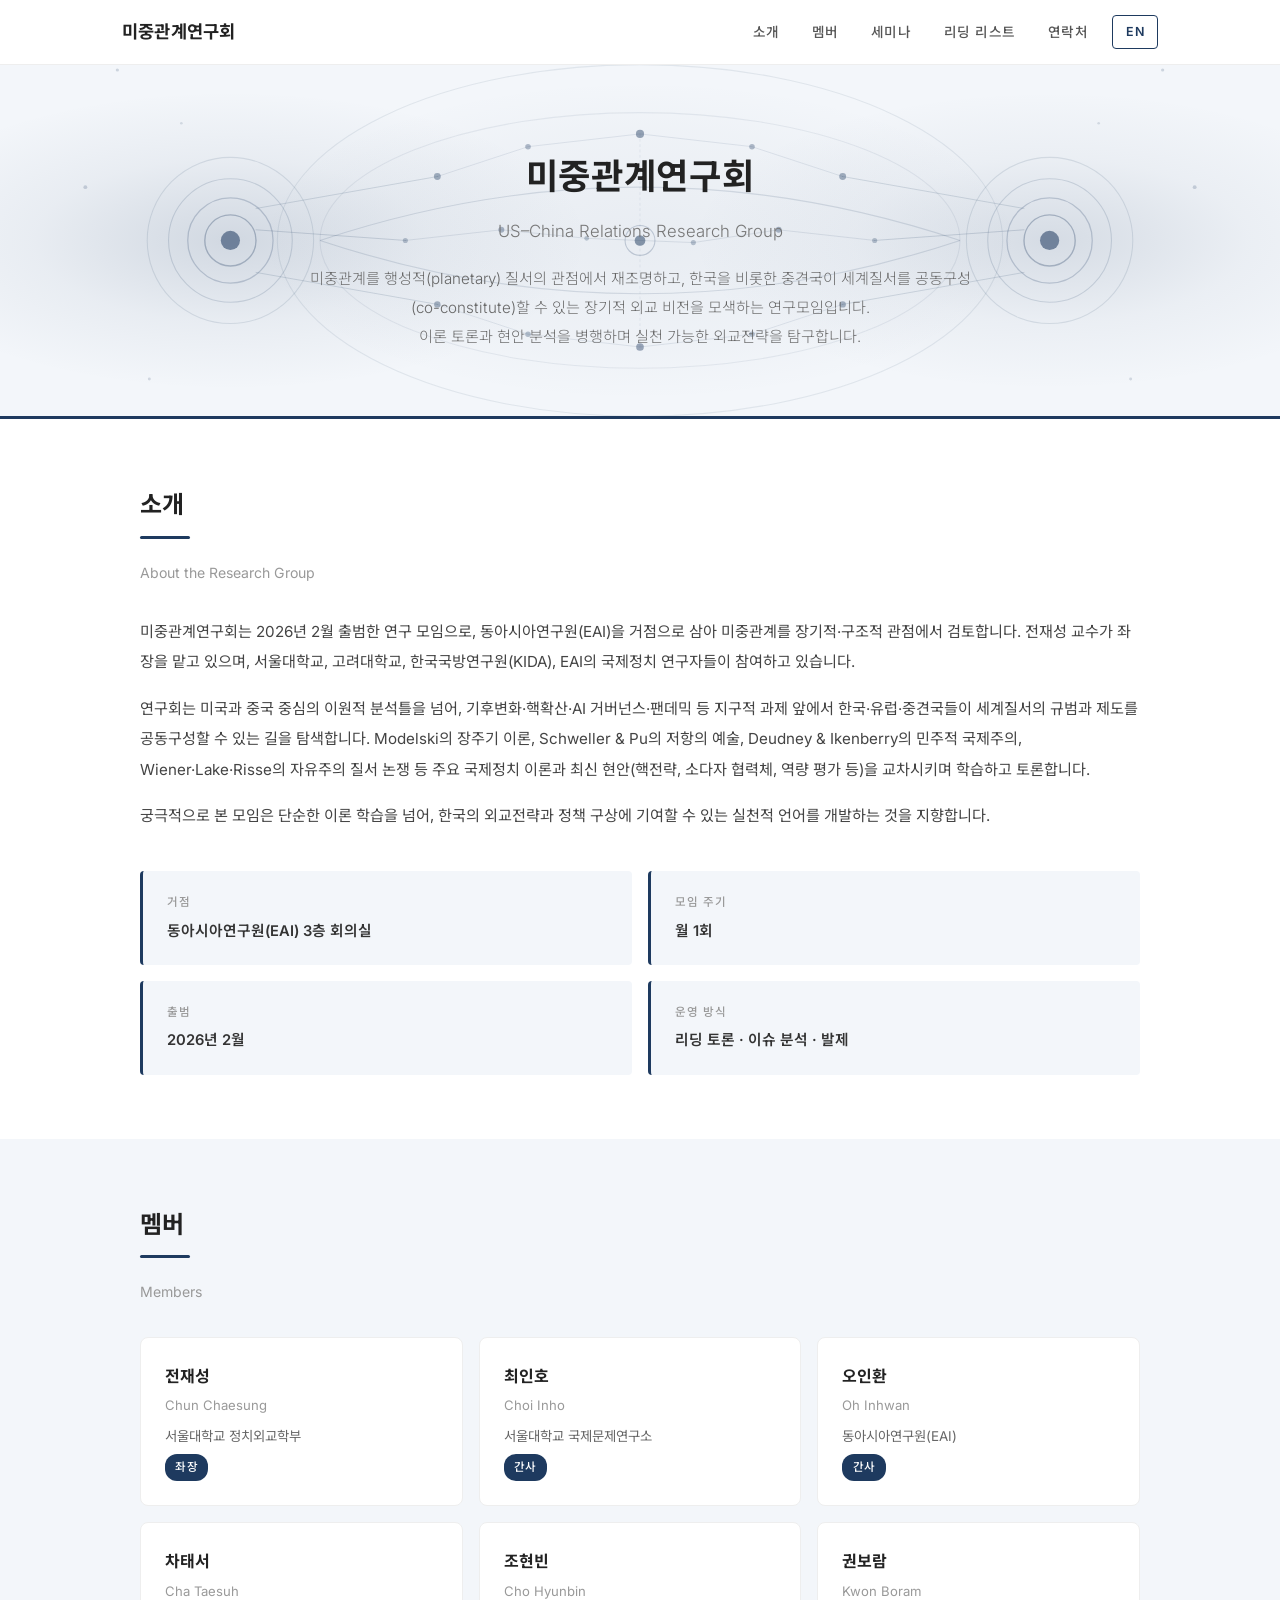
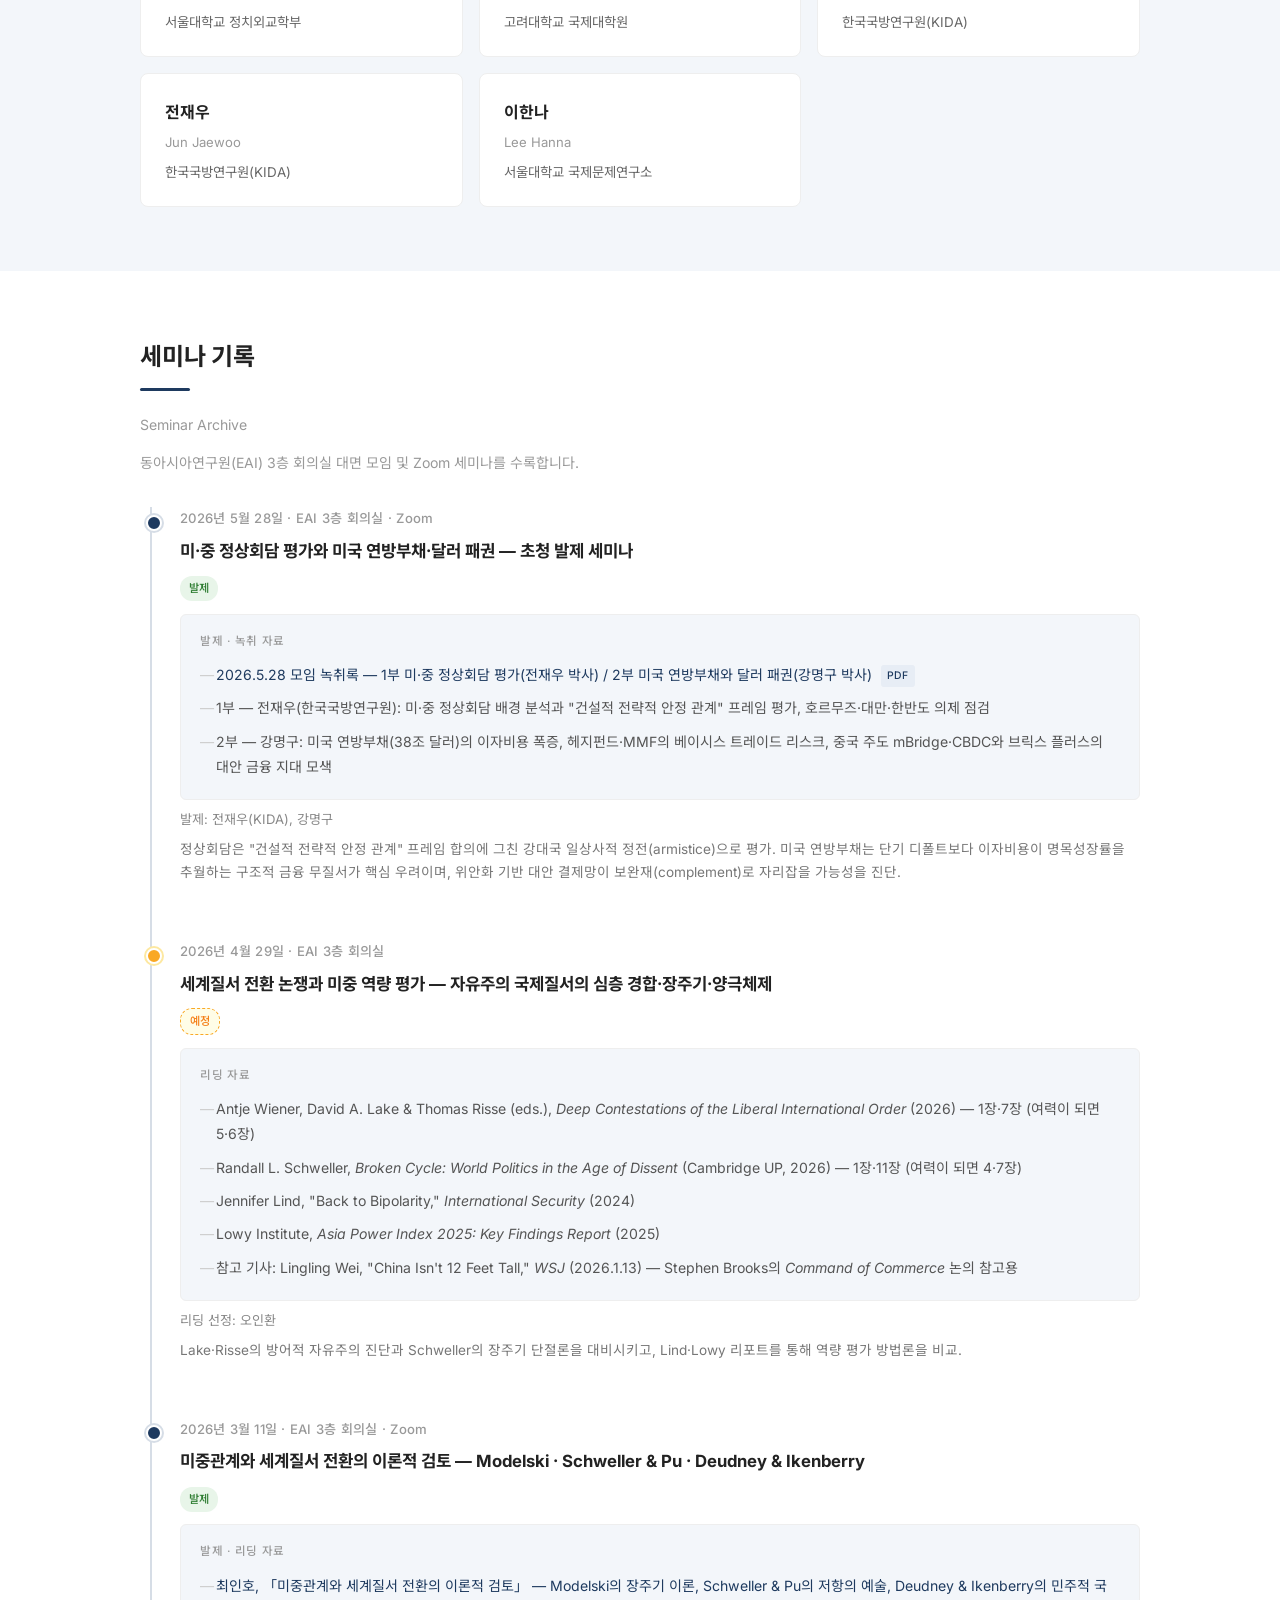
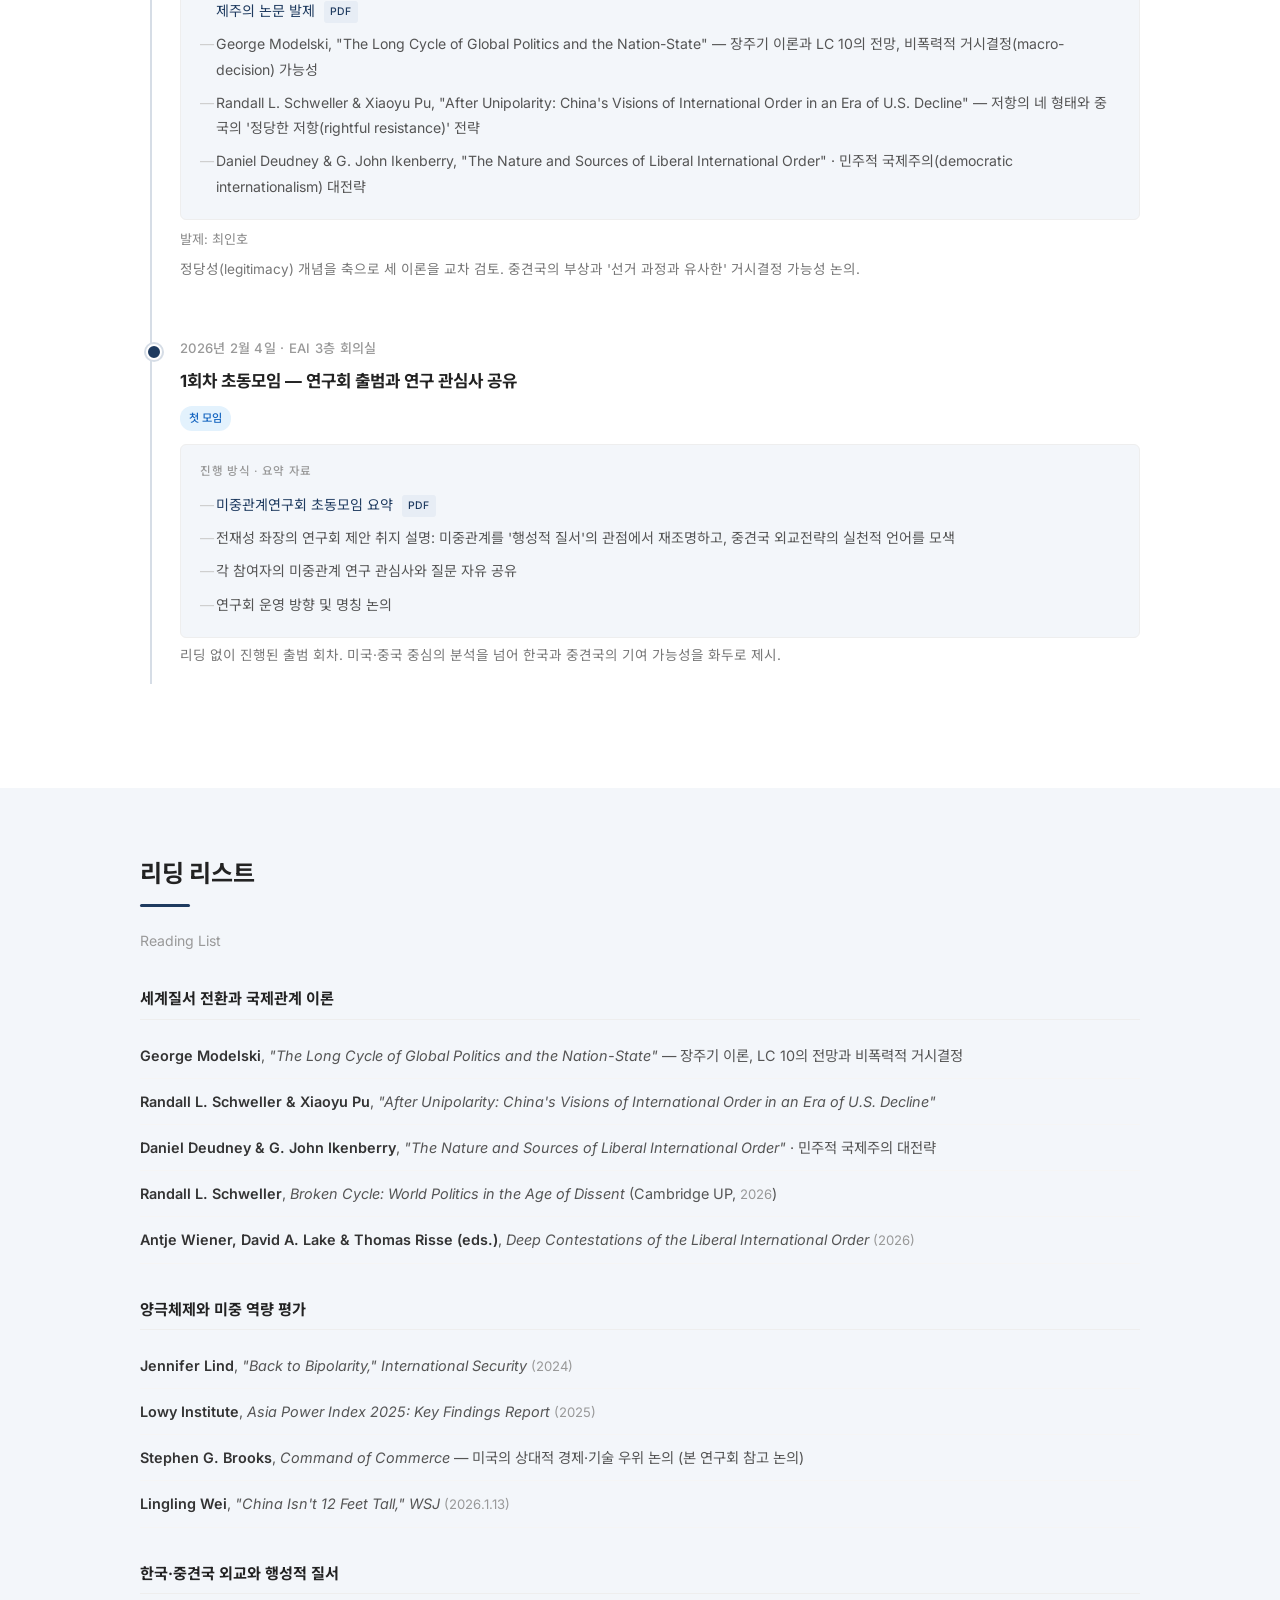
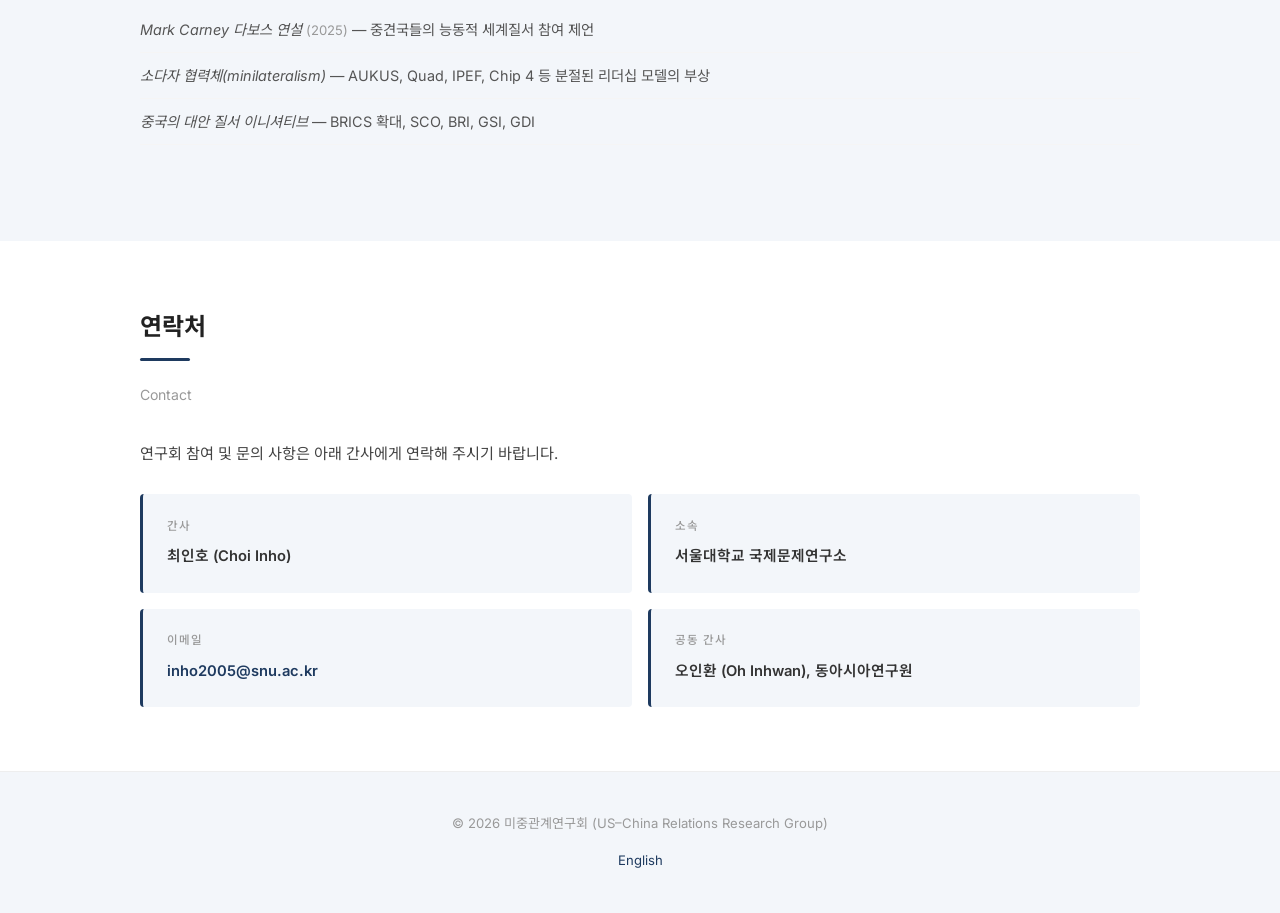
==== commit b14587c6: "2026-05-28 세미나 추가: 미·중 정상회담 평가 / 미국 연방부채와 달러 패권 - 전재우(KIDA), 강명구 박사 초청 발제 녹취록 PDF 게시 - index.html, e" ====
--- a/index.html
+++ b/index.html
@@ -3,6 +3,8 @@
 <head>
   <meta charset="UTF-8">
   <meta name="viewport" content="width=device-width, initial-scale=1.0">
+  <meta name="robots" content="noindex, nofollow, noarchive, nosnippet">
+  <meta name="googlebot" content="noindex, nofollow, noarchive, nosnippet">
   <title>미중관계연구회 | US-China Relations Research Group</title>
   <link rel="stylesheet" href="style.css">
   <link href="https://fonts.googleapis.com/css2?family=Noto+Sans+KR:wght@300;400;500;700&family=Noto+Serif+KR:wght@400;500;700&family=Inter:wght@300;400;500;600;700&display=swap" rel="stylesheet">
@@ -134,6 +136,23 @@
 
     <div class="timeline">
 
+      <!-- 2026-05-28 -->
+      <div class="timeline-item">
+        <div class="timeline-date">2026년 5월 28일 · EAI 3층 회의실 · Zoom</div>
+        <div class="timeline-title">미·중 정상회담 평가와 미국 연방부채·달러 패권 — 초청 발제 세미나</div>
+        <span class="timeline-badge badge-lecture">발제</span>
+        <div class="timeline-reading">
+          <div class="reading-label">발제 · 녹취 자료</div>
+          <ul>
+            <li><a href="docs/2026-05-28_meeting_transcript.pdf" target="_blank" rel="noopener">2026.5.28 모임 녹취록 — 1부 미·중 정상회담 평가(전재우 박사) / 2부 미국 연방부채와 달러 패권(강명구 박사)</a> <span class="file-icon">PDF</span></li>
+            <li>1부 — 전재우(한국국방연구원): 미·중 정상회담 배경 분석과 "건설적 전략적 안정 관계" 프레임 평가, 호르무즈·대만·한반도 의제 점검</li>
+            <li>2부 — 강명구: 미국 연방부채(38조 달러)의 이자비용 폭증, 헤지펀드·MMF의 베이시스 트레이드 리스크, 중국 주도 mBridge·CBDC와 브릭스 플러스의 대안 금융 지대 모색</li>
+          </ul>
+        </div>
+        <div class="timeline-presenter">발제: 전재우(KIDA), 강명구</div>
+        <div class="timeline-summary">정상회담은 "건설적 전략적 안정 관계" 프레임 합의에 그친 강대국 일상사적 정전(armistice)으로 평가. 미국 연방부채는 단기 디폴트보다 이자비용이 명목성장률을 추월하는 구조적 금융 무질서가 핵심 우려이며, 위안화 기반 대안 결제망이 보완재(complement)로 자리잡을 가능성을 진단.</div>
+      </div>
+
       <!-- 2026-04-29 -->
       <div class="timeline-item upcoming">
         <div class="timeline-date">2026년 4월 29일 · EAI 3층 회의실</div>
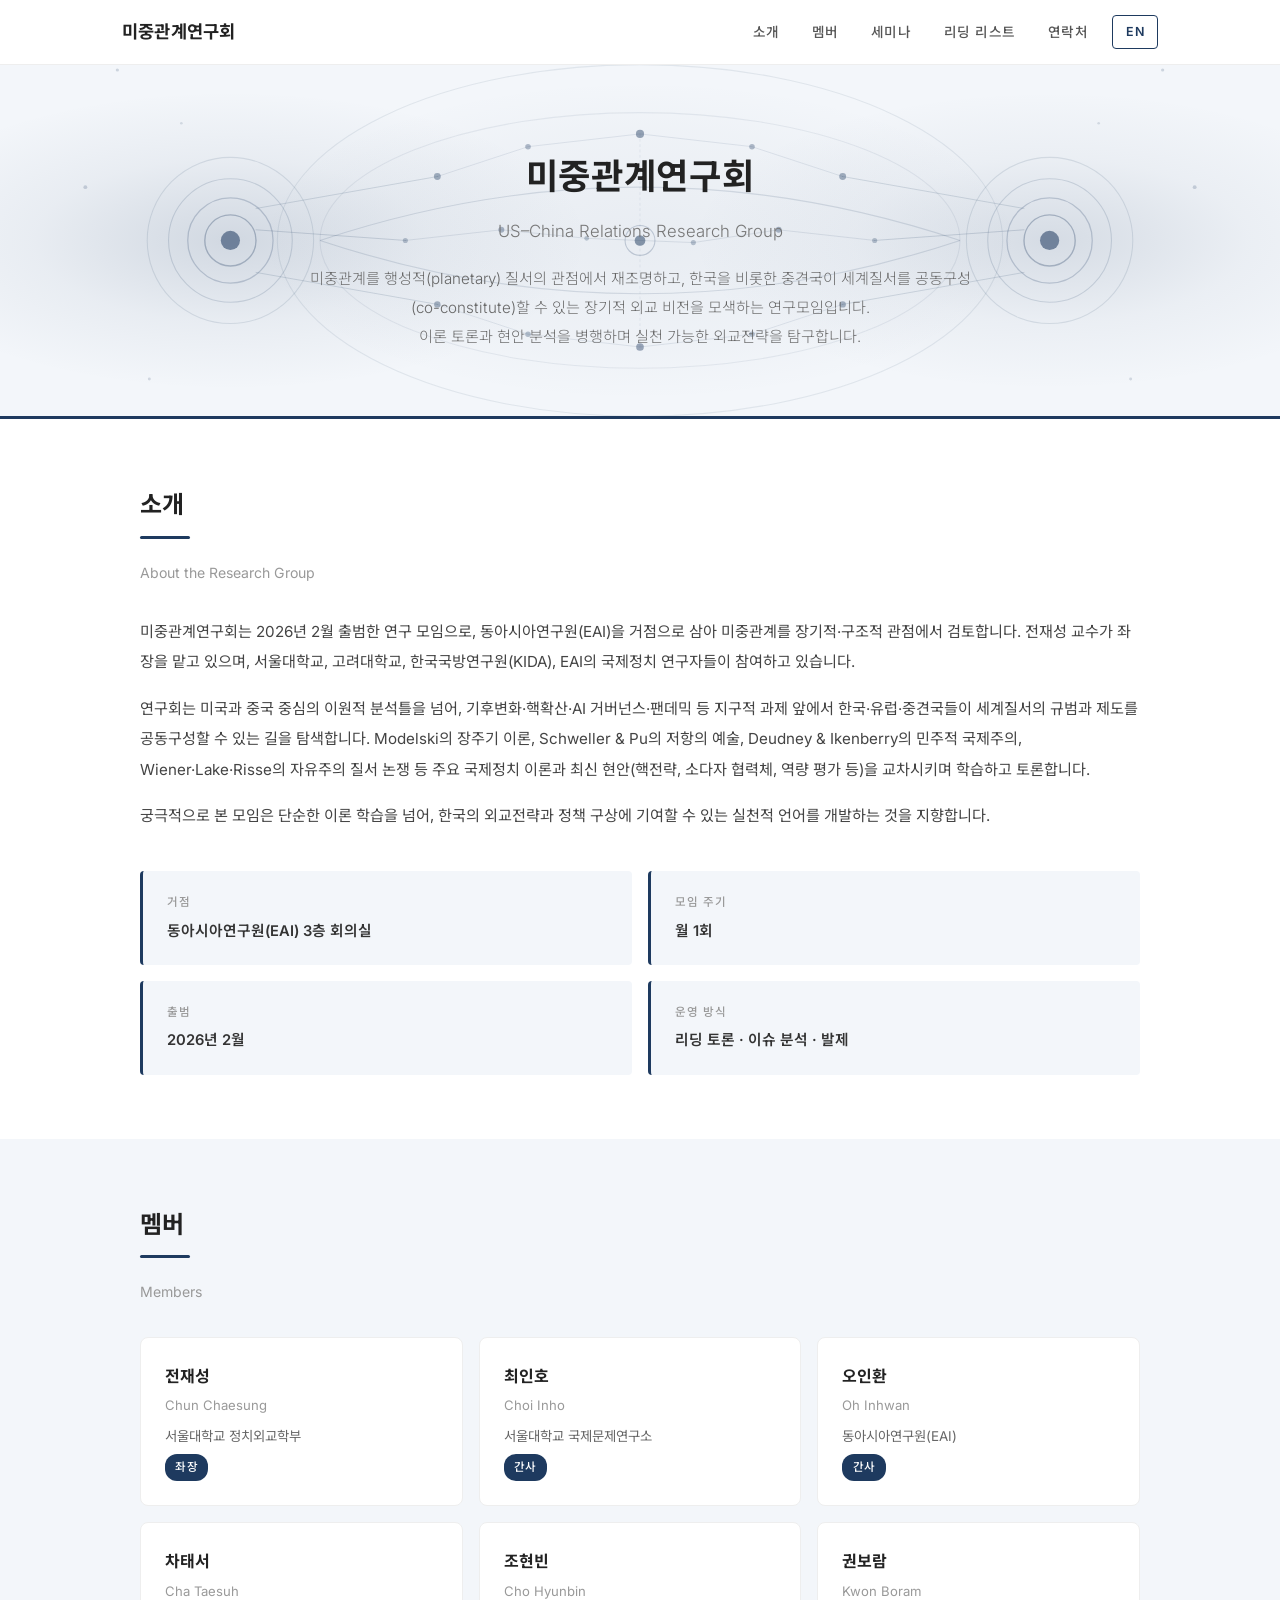
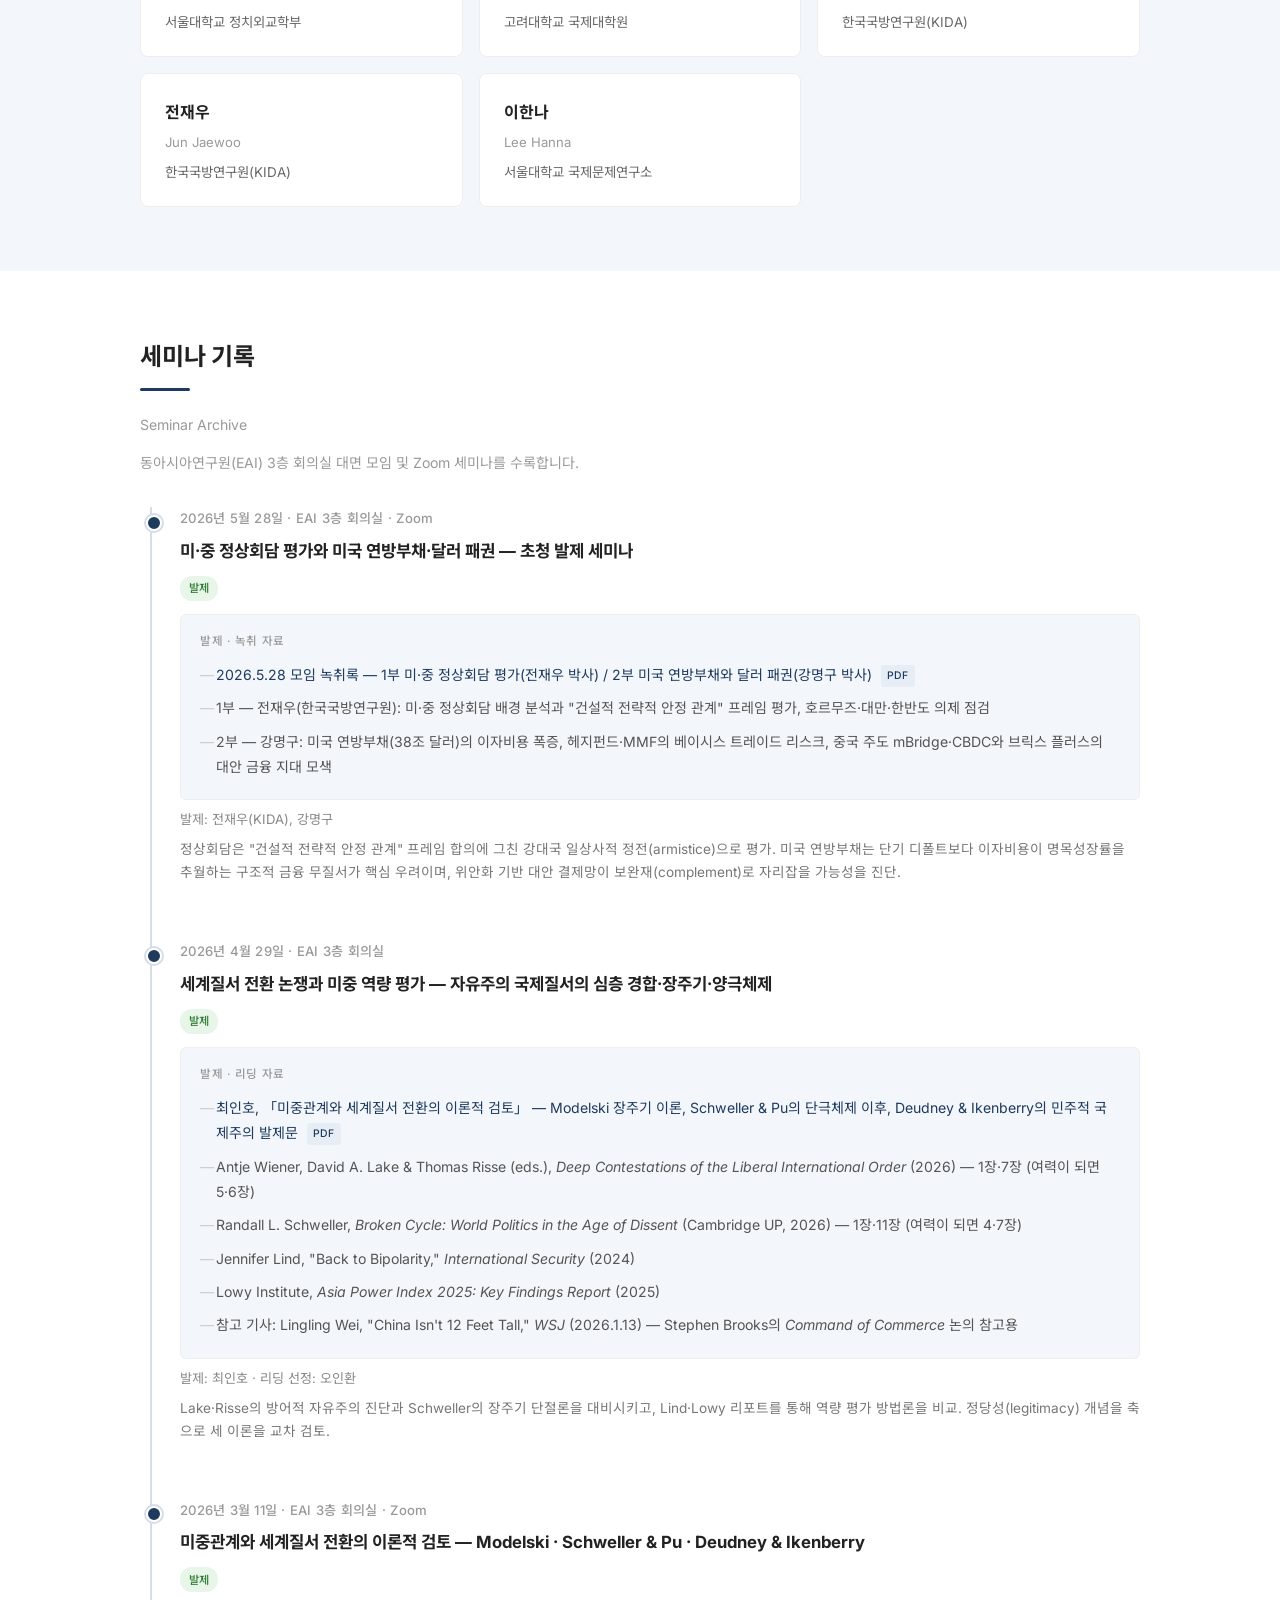
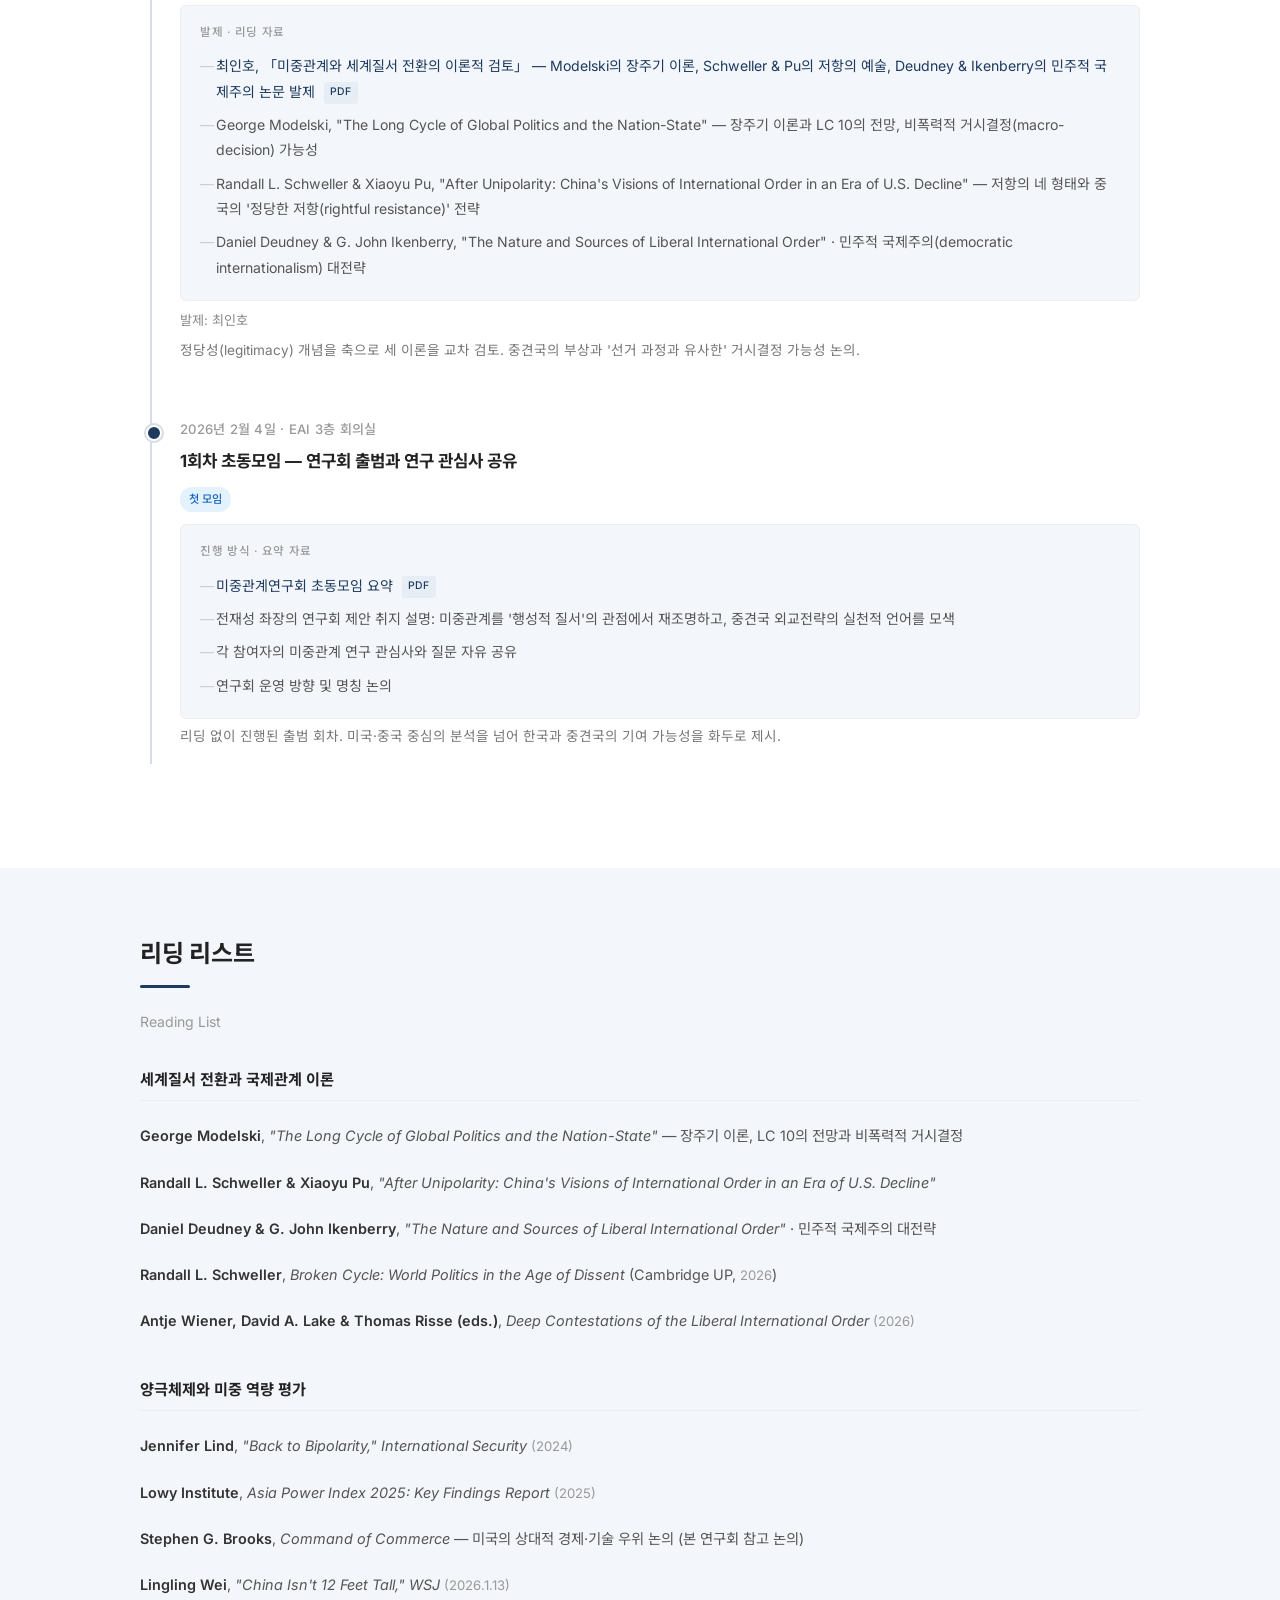
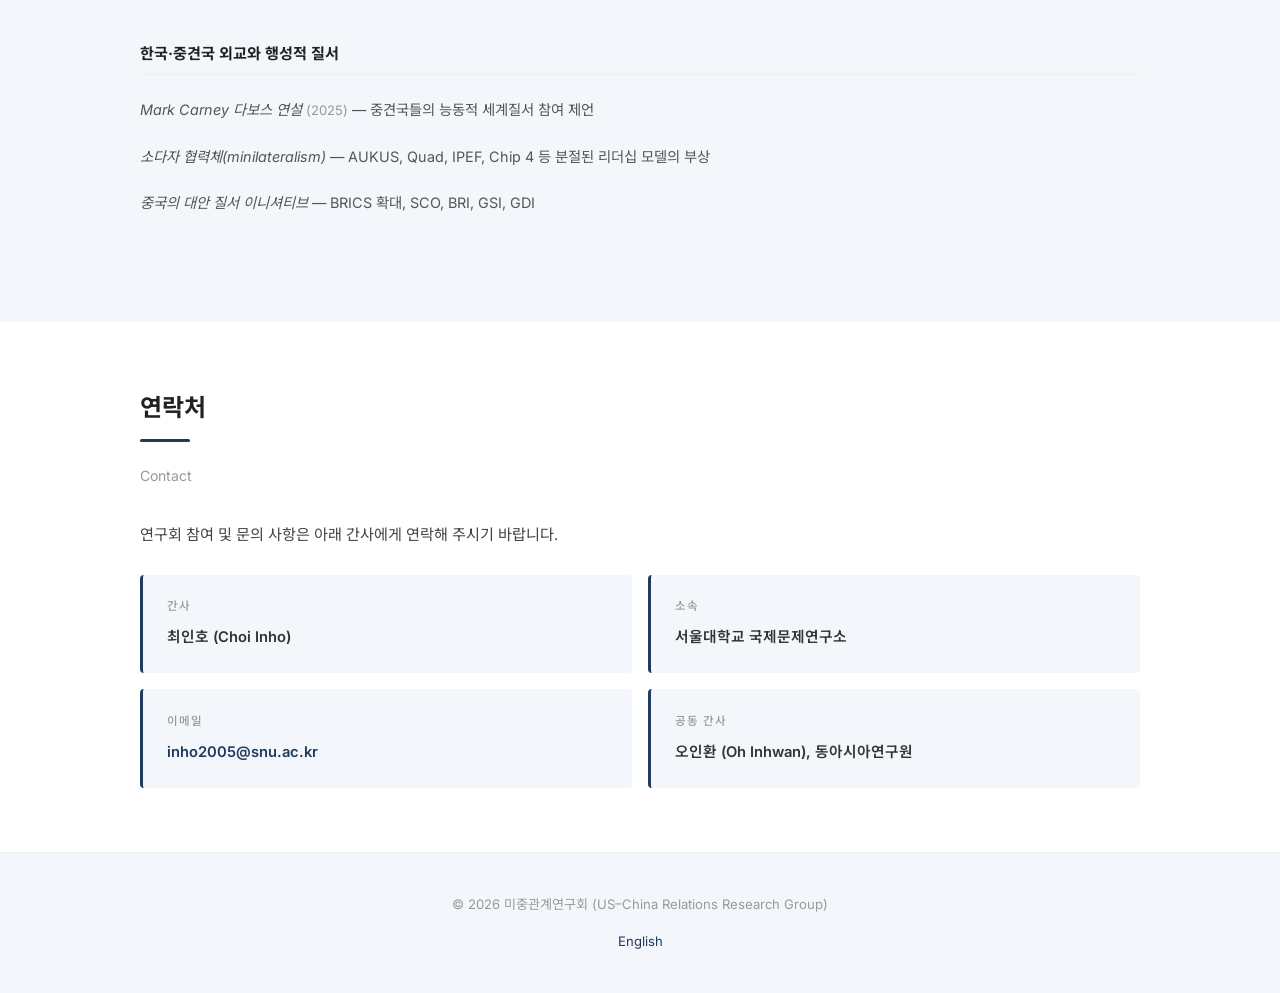
==== commit 02e03964: "2026-04-29 세미나 업데이트: 발제문 추가 및 예정 표시 제거 - 최인호, 「미중관계와 세계질서 전환의 이론적 검토」 발제문 PDF 추가 - 4월 29일 일정 '예정' 배지" ====
--- a/index.html
+++ b/index.html
@@ -154,13 +154,14 @@
       </div>
 
       <!-- 2026-04-29 -->
-      <div class="timeline-item upcoming">
+      <div class="timeline-item">
         <div class="timeline-date">2026년 4월 29일 · EAI 3층 회의실</div>
         <div class="timeline-title">세계질서 전환 논쟁과 미중 역량 평가 — 자유주의 국제질서의 심층 경합·장주기·양극체제</div>
-        <span class="timeline-badge badge-upcoming">예정</span>
-        <div class="timeline-reading">
-          <div class="reading-label">리딩 자료</div>
-          <ul>
+        <span class="timeline-badge badge-lecture">발제</span>
+        <div class="timeline-reading">
+          <div class="reading-label">발제 · 리딩 자료</div>
+          <ul>
+            <li><a href="docs/2026-04-29_theory_paper.pdf" target="_blank" rel="noopener">최인호, 「미중관계와 세계질서 전환의 이론적 검토」 — Modelski 장주기 이론, Schweller &amp; Pu의 단극체제 이후, Deudney &amp; Ikenberry의 민주적 국제주의 발제문</a> <span class="file-icon">PDF</span></li>
             <li>Antje Wiener, David A. Lake &amp; Thomas Risse (eds.), <em>Deep Contestations of the Liberal International Order</em> (2026) — 1장·7장 (여력이 되면 5·6장)</li>
             <li>Randall L. Schweller, <em>Broken Cycle: World Politics in the Age of Dissent</em> (Cambridge UP, 2026) — 1장·11장 (여력이 되면 4·7장)</li>
             <li>Jennifer Lind, "Back to Bipolarity," <em>International Security</em> (2024)</li>
@@ -168,8 +169,8 @@
             <li>참고 기사: Lingling Wei, "China Isn't 12 Feet Tall," <em>WSJ</em> (2026.1.13) — Stephen Brooks의 <em>Command of Commerce</em> 논의 참고용</li>
           </ul>
         </div>
-        <div class="timeline-presenter">리딩 선정: 오인환</div>
-        <div class="timeline-summary">Lake·Risse의 방어적 자유주의 진단과 Schweller의 장주기 단절론을 대비시키고, Lind·Lowy 리포트를 통해 역량 평가 방법론을 비교.</div>
+        <div class="timeline-presenter">발제: 최인호 · 리딩 선정: 오인환</div>
+        <div class="timeline-summary">Lake·Risse의 방어적 자유주의 진단과 Schweller의 장주기 단절론을 대비시키고, Lind·Lowy 리포트를 통해 역량 평가 방법론을 비교. 정당성(legitimacy) 개념을 축으로 세 이론을 교차 검토.</div>
       </div>
 
       <!-- 2026-03-11 -->
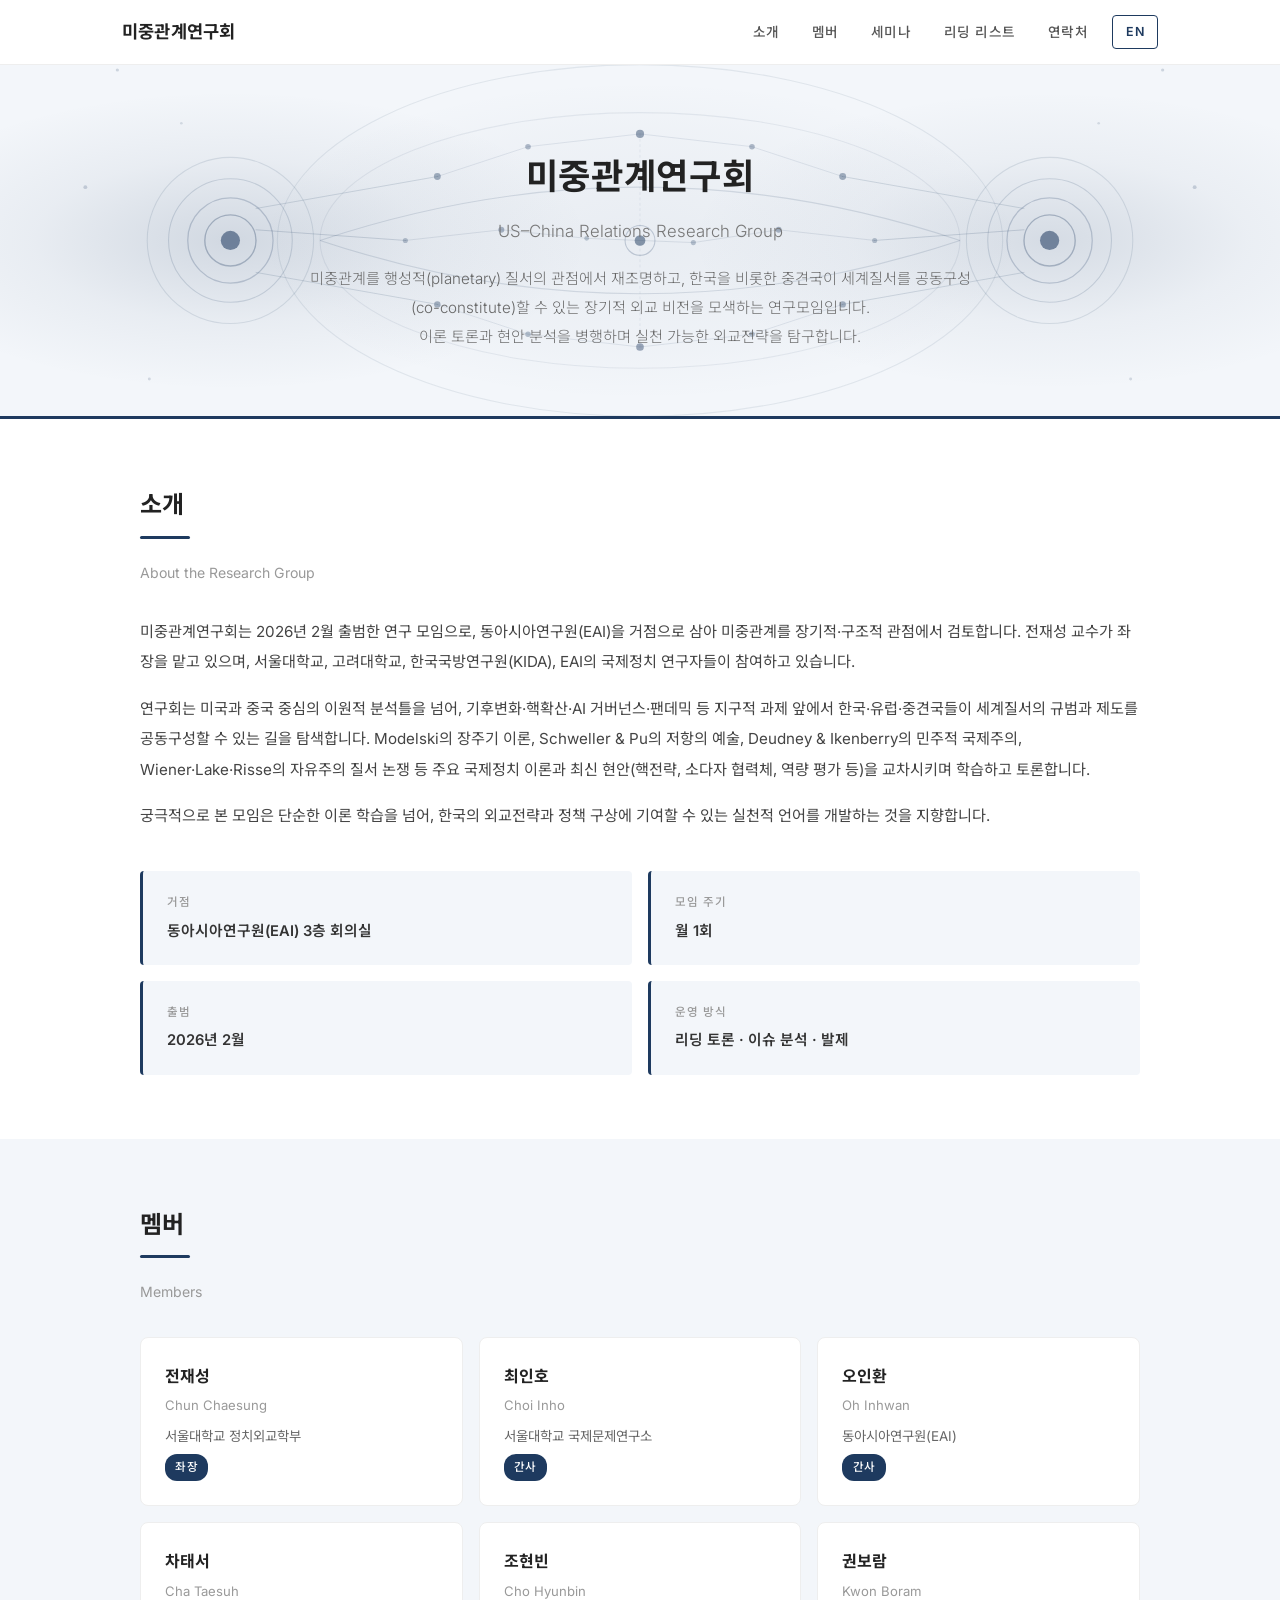
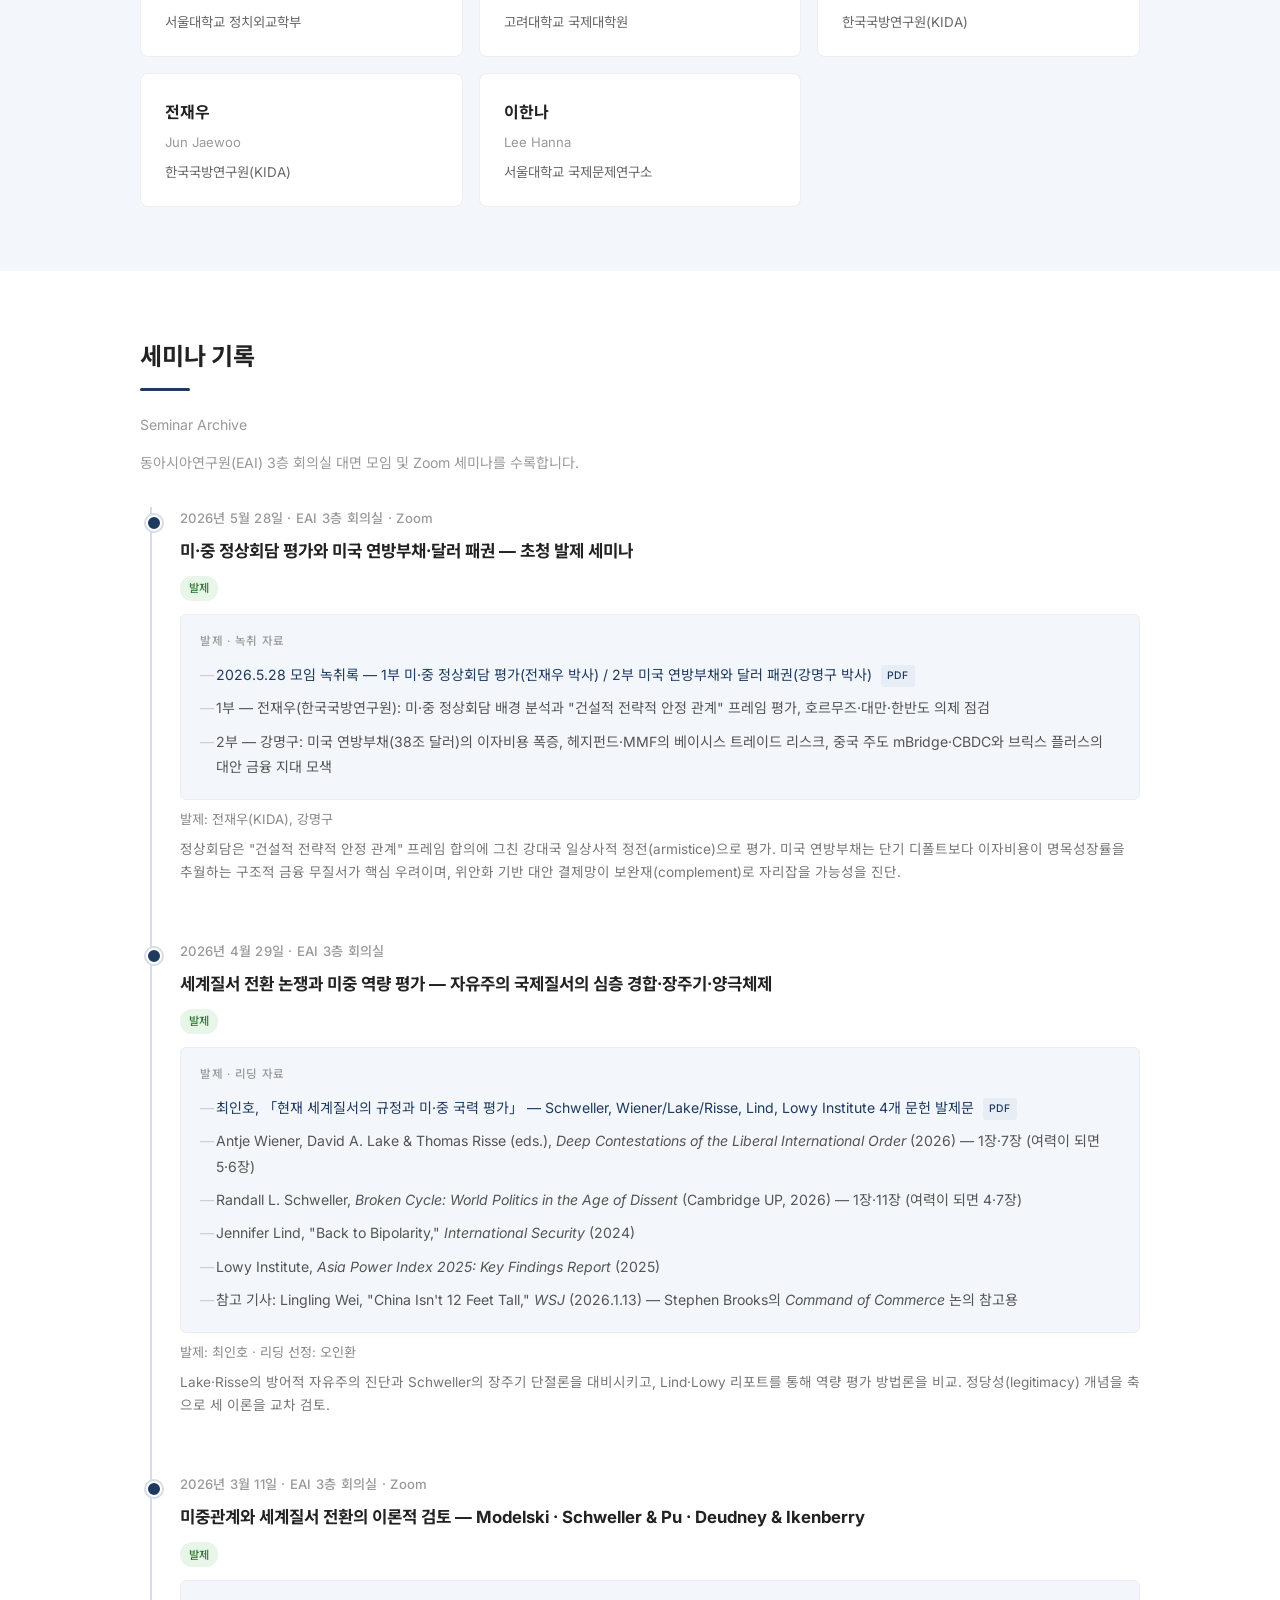
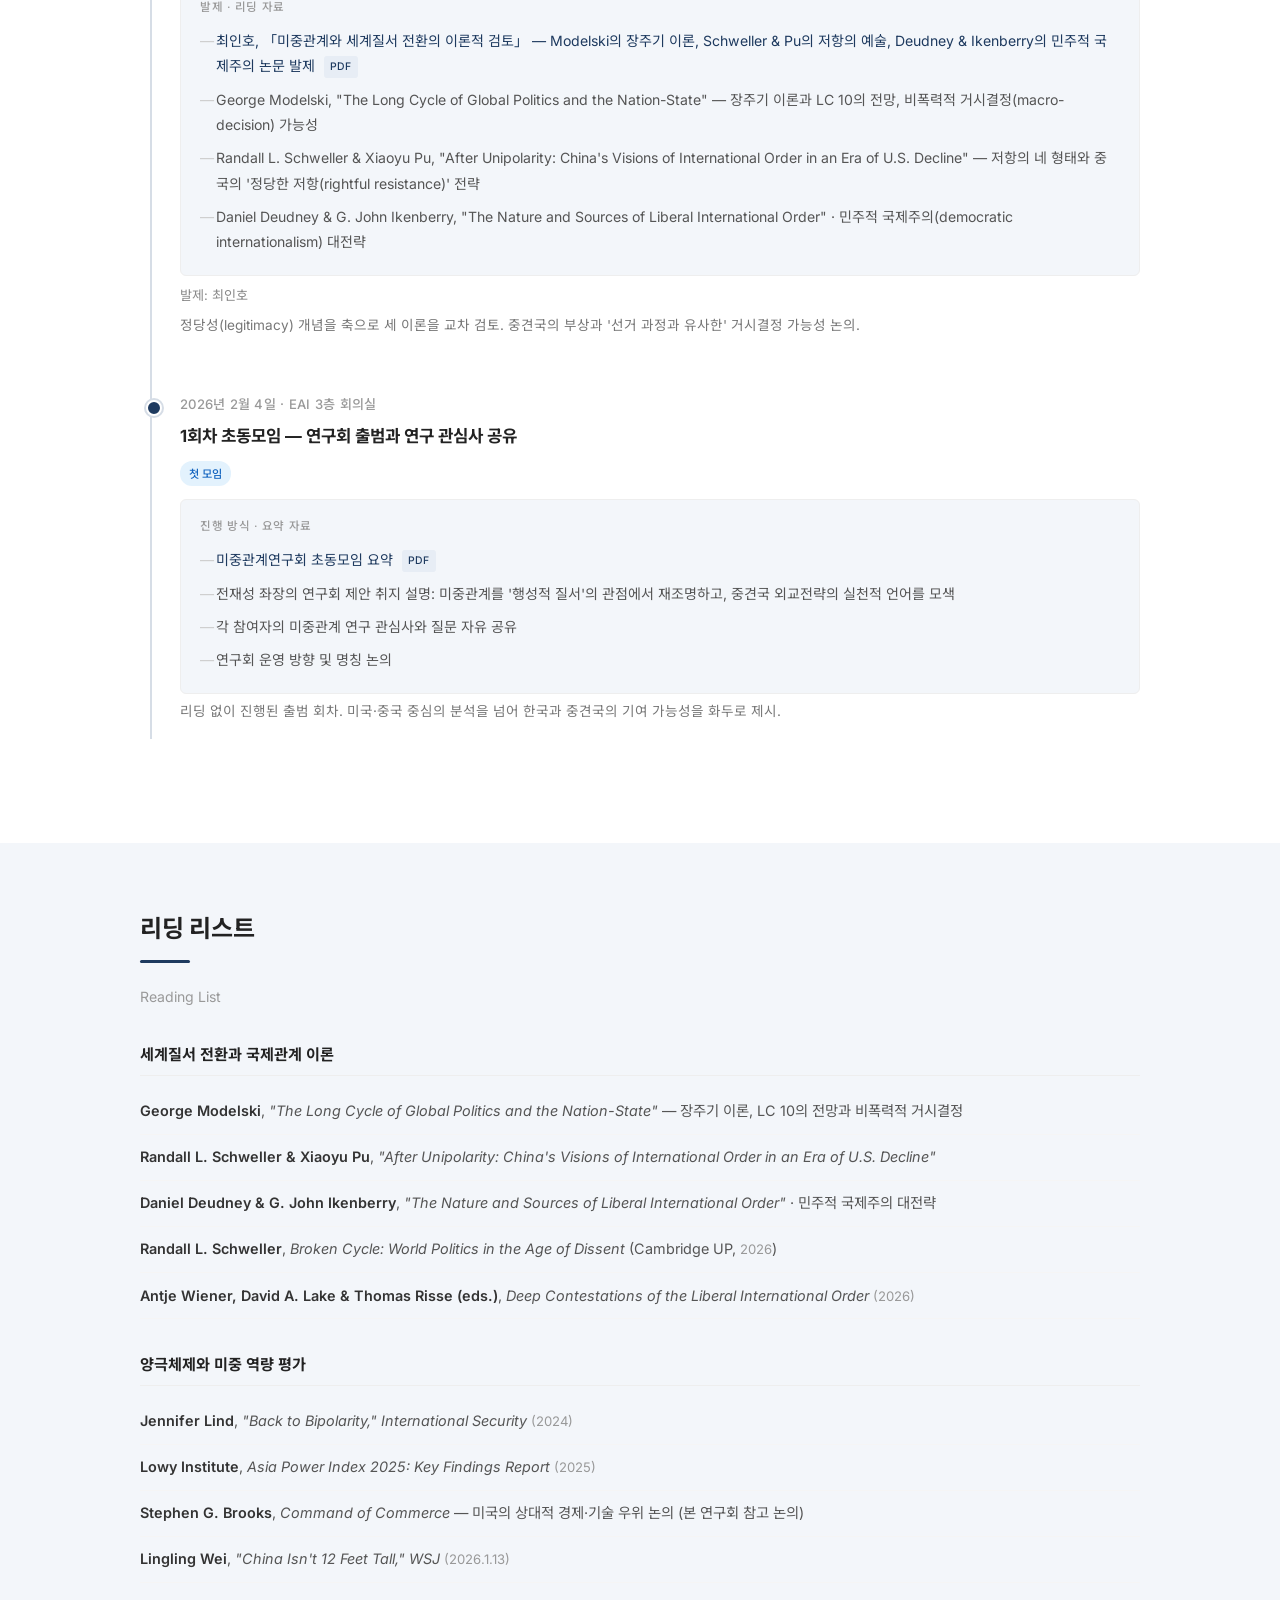
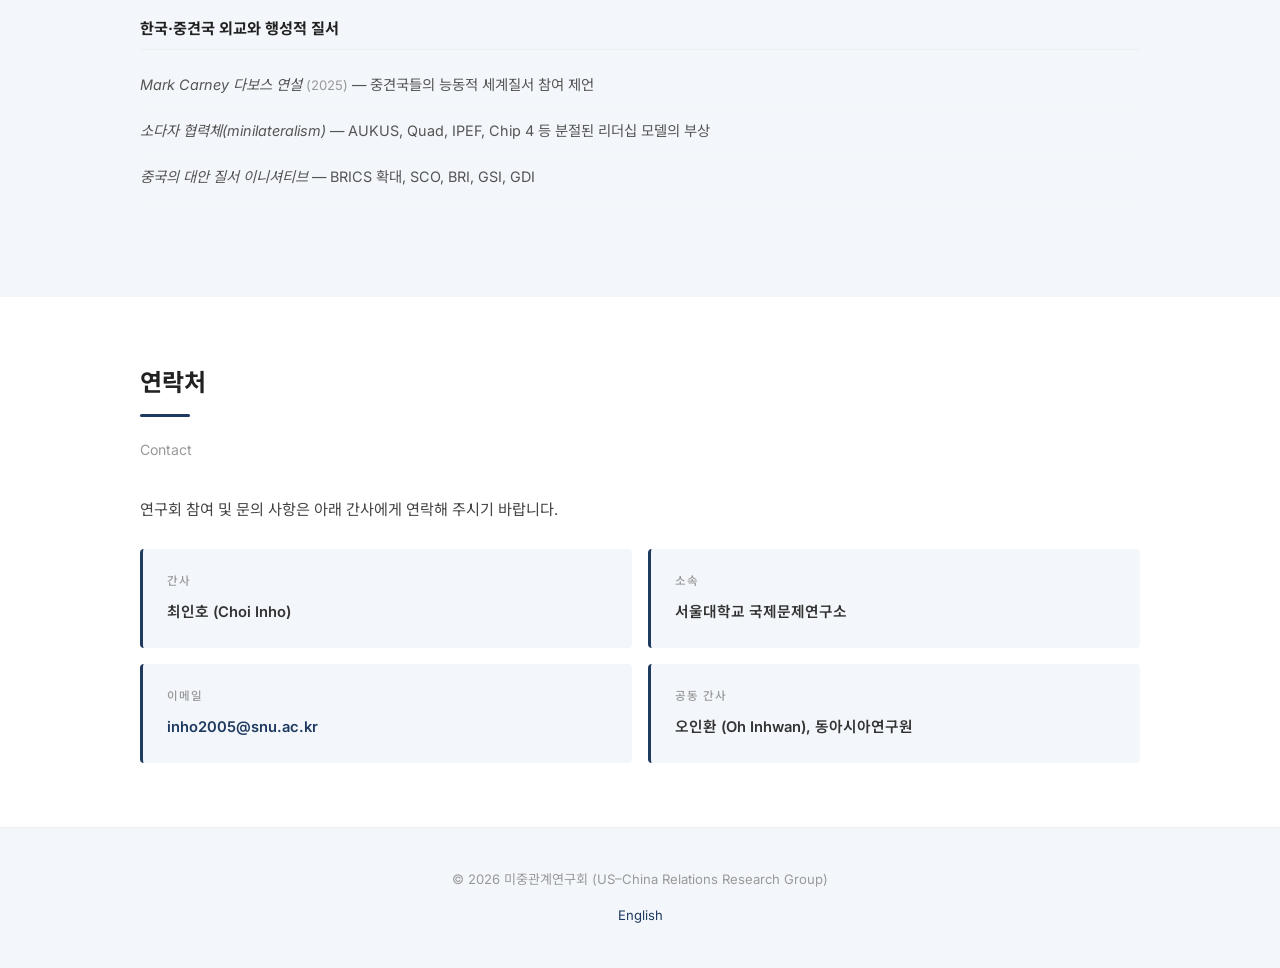
==== commit 342cfe1d: "2026-04-29 발제문 교체: 「현재 세계질서의 규정과 미·중 국력 평가」 - 실제 2회 발제 수정본(docx)으로 PDF 재생성 - Schweller / Wiener·Lake" ====
--- a/index.html
+++ b/index.html
@@ -161,7 +161,7 @@
         <div class="timeline-reading">
           <div class="reading-label">발제 · 리딩 자료</div>
           <ul>
-            <li><a href="docs/2026-04-29_theory_paper.pdf" target="_blank" rel="noopener">최인호, 「미중관계와 세계질서 전환의 이론적 검토」 — Modelski 장주기 이론, Schweller &amp; Pu의 단극체제 이후, Deudney &amp; Ikenberry의 민주적 국제주의 발제문</a> <span class="file-icon">PDF</span></li>
+            <li><a href="docs/2026-04-29_theory_paper.pdf" target="_blank" rel="noopener">최인호, 「현재 세계질서의 규정과 미·중 국력 평가」 — Schweller, Wiener/Lake/Risse, Lind, Lowy Institute 4개 문헌 발제문</a> <span class="file-icon">PDF</span></li>
             <li>Antje Wiener, David A. Lake &amp; Thomas Risse (eds.), <em>Deep Contestations of the Liberal International Order</em> (2026) — 1장·7장 (여력이 되면 5·6장)</li>
             <li>Randall L. Schweller, <em>Broken Cycle: World Politics in the Age of Dissent</em> (Cambridge UP, 2026) — 1장·11장 (여력이 되면 4·7장)</li>
             <li>Jennifer Lind, "Back to Bipolarity," <em>International Security</em> (2024)</li>
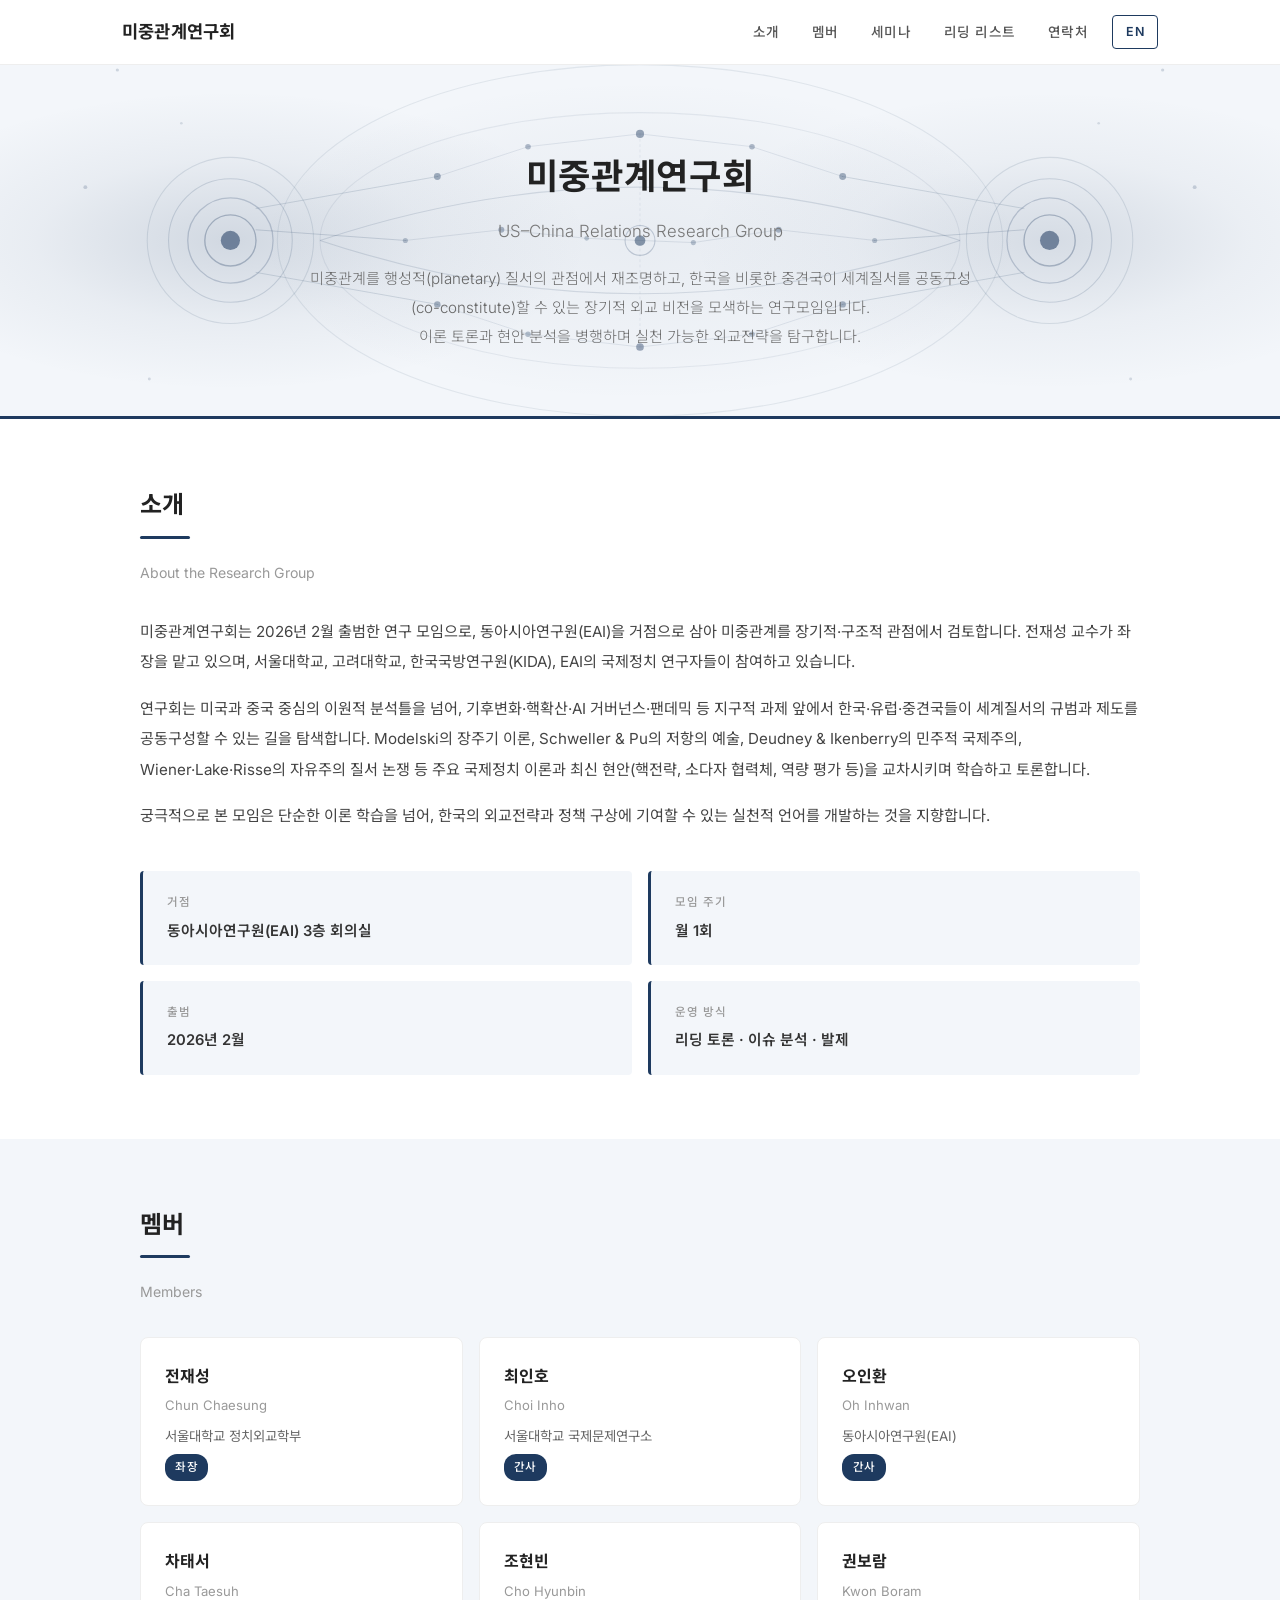
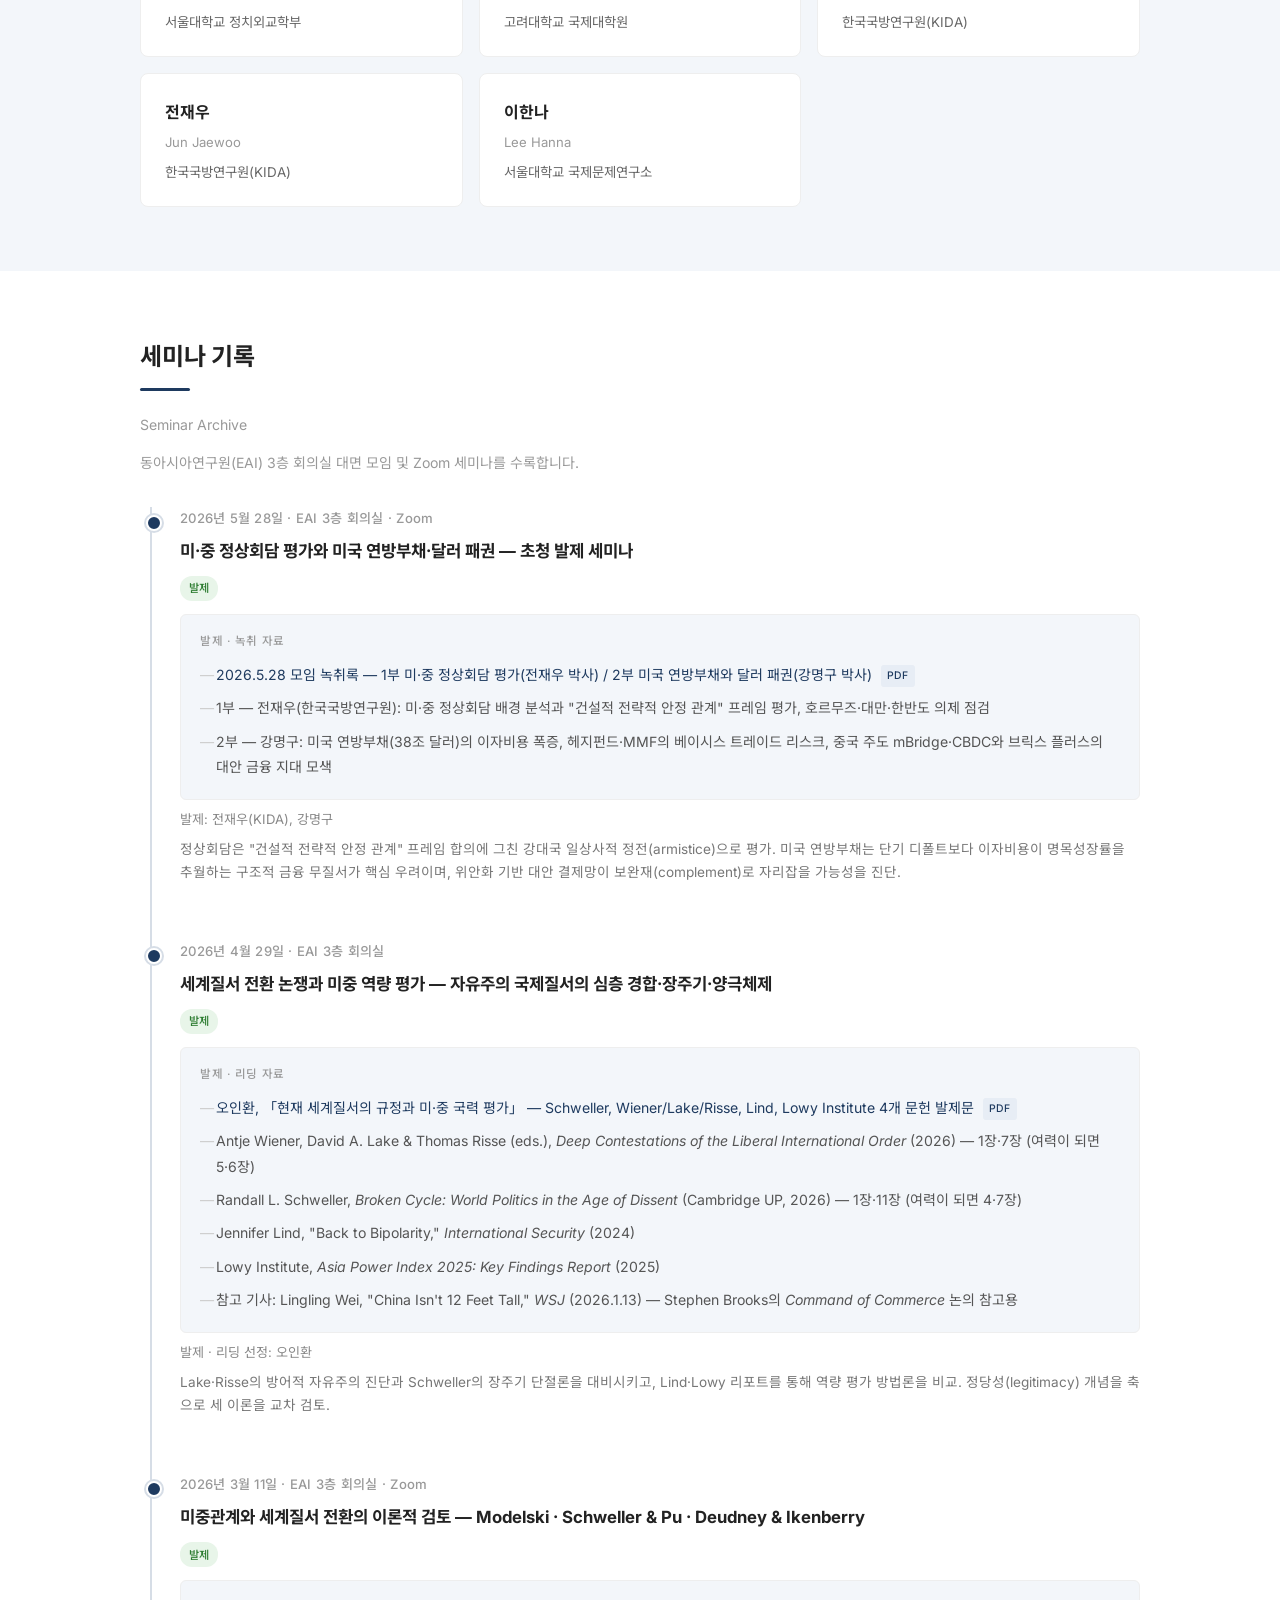
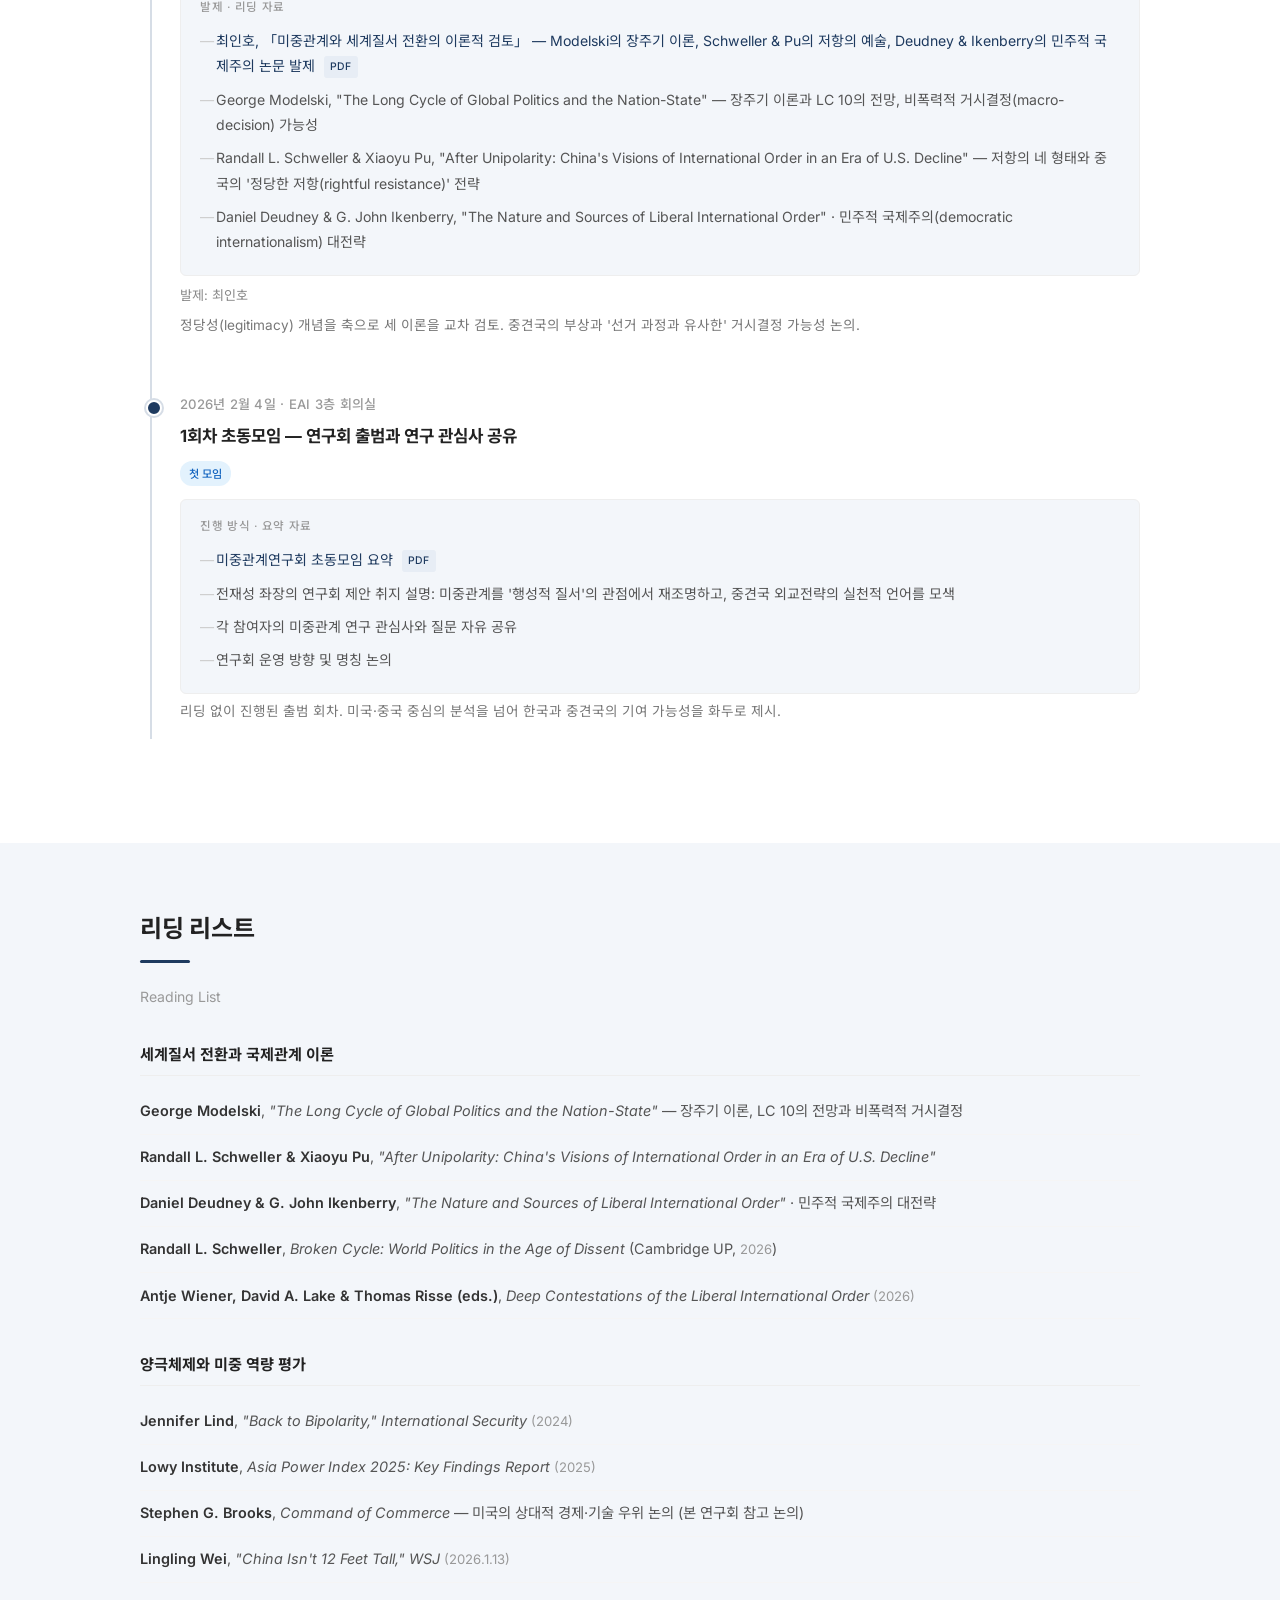
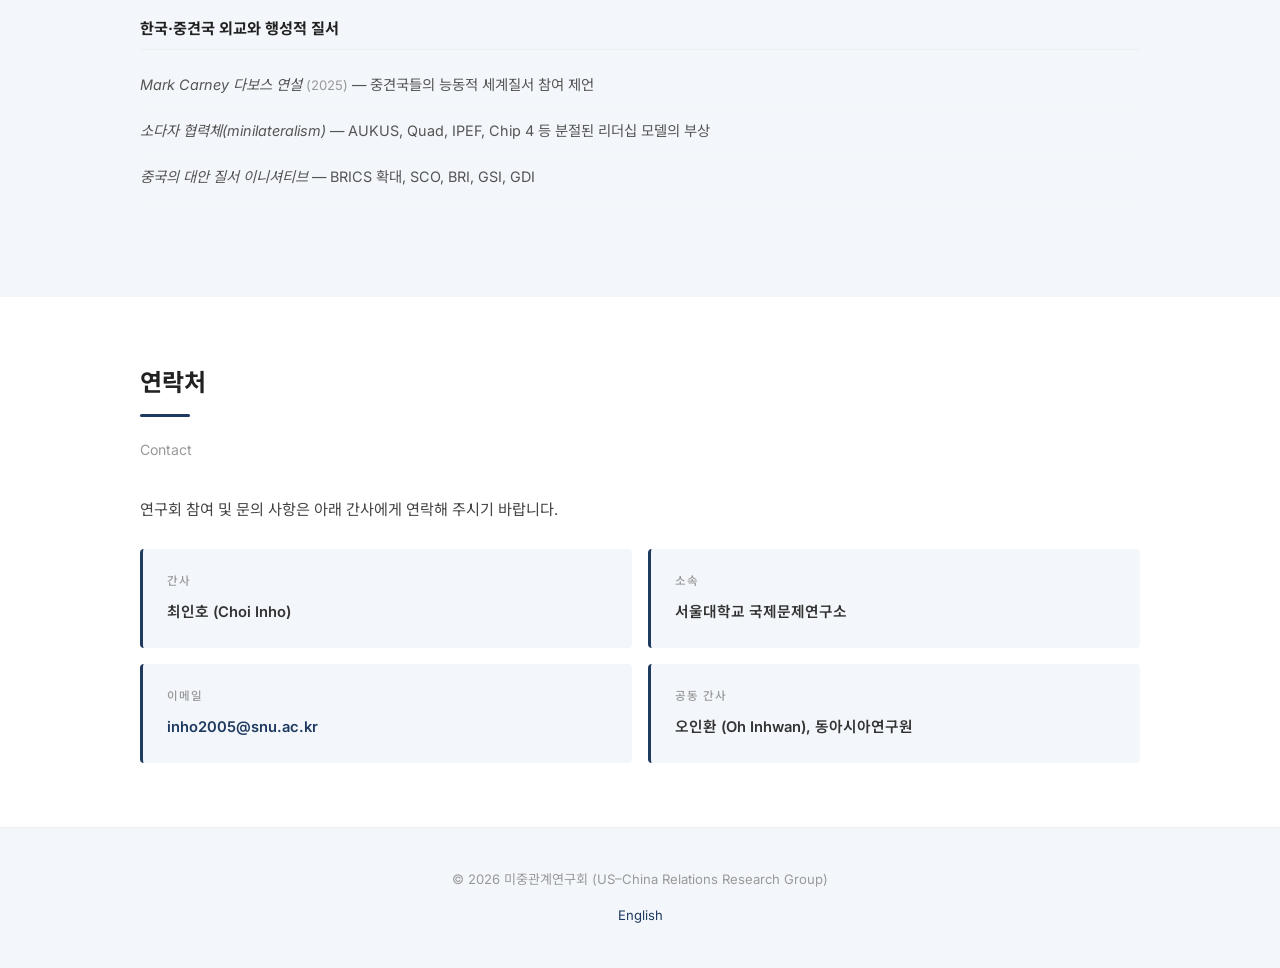
==== commit 0aa94e72: "2026-04-29 발제자 수정: 최인호 → 오인환 Co-Authored-By: Claude Opus 4.7 (1M context) <noreply@anthropic.com>" ====
--- a/index.html
+++ b/index.html
@@ -161,7 +161,7 @@
         <div class="timeline-reading">
           <div class="reading-label">발제 · 리딩 자료</div>
           <ul>
-            <li><a href="docs/2026-04-29_theory_paper.pdf" target="_blank" rel="noopener">최인호, 「현재 세계질서의 규정과 미·중 국력 평가」 — Schweller, Wiener/Lake/Risse, Lind, Lowy Institute 4개 문헌 발제문</a> <span class="file-icon">PDF</span></li>
+            <li><a href="docs/2026-04-29_theory_paper.pdf" target="_blank" rel="noopener">오인환, 「현재 세계질서의 규정과 미·중 국력 평가」 — Schweller, Wiener/Lake/Risse, Lind, Lowy Institute 4개 문헌 발제문</a> <span class="file-icon">PDF</span></li>
             <li>Antje Wiener, David A. Lake &amp; Thomas Risse (eds.), <em>Deep Contestations of the Liberal International Order</em> (2026) — 1장·7장 (여력이 되면 5·6장)</li>
             <li>Randall L. Schweller, <em>Broken Cycle: World Politics in the Age of Dissent</em> (Cambridge UP, 2026) — 1장·11장 (여력이 되면 4·7장)</li>
             <li>Jennifer Lind, "Back to Bipolarity," <em>International Security</em> (2024)</li>
@@ -169,7 +169,7 @@
             <li>참고 기사: Lingling Wei, "China Isn't 12 Feet Tall," <em>WSJ</em> (2026.1.13) — Stephen Brooks의 <em>Command of Commerce</em> 논의 참고용</li>
           </ul>
         </div>
-        <div class="timeline-presenter">발제: 최인호 · 리딩 선정: 오인환</div>
+        <div class="timeline-presenter">발제 · 리딩 선정: 오인환</div>
         <div class="timeline-summary">Lake·Risse의 방어적 자유주의 진단과 Schweller의 장주기 단절론을 대비시키고, Lind·Lowy 리포트를 통해 역량 평가 방법론을 비교. 정당성(legitimacy) 개념을 축으로 세 이론을 교차 검토.</div>
       </div>
 
